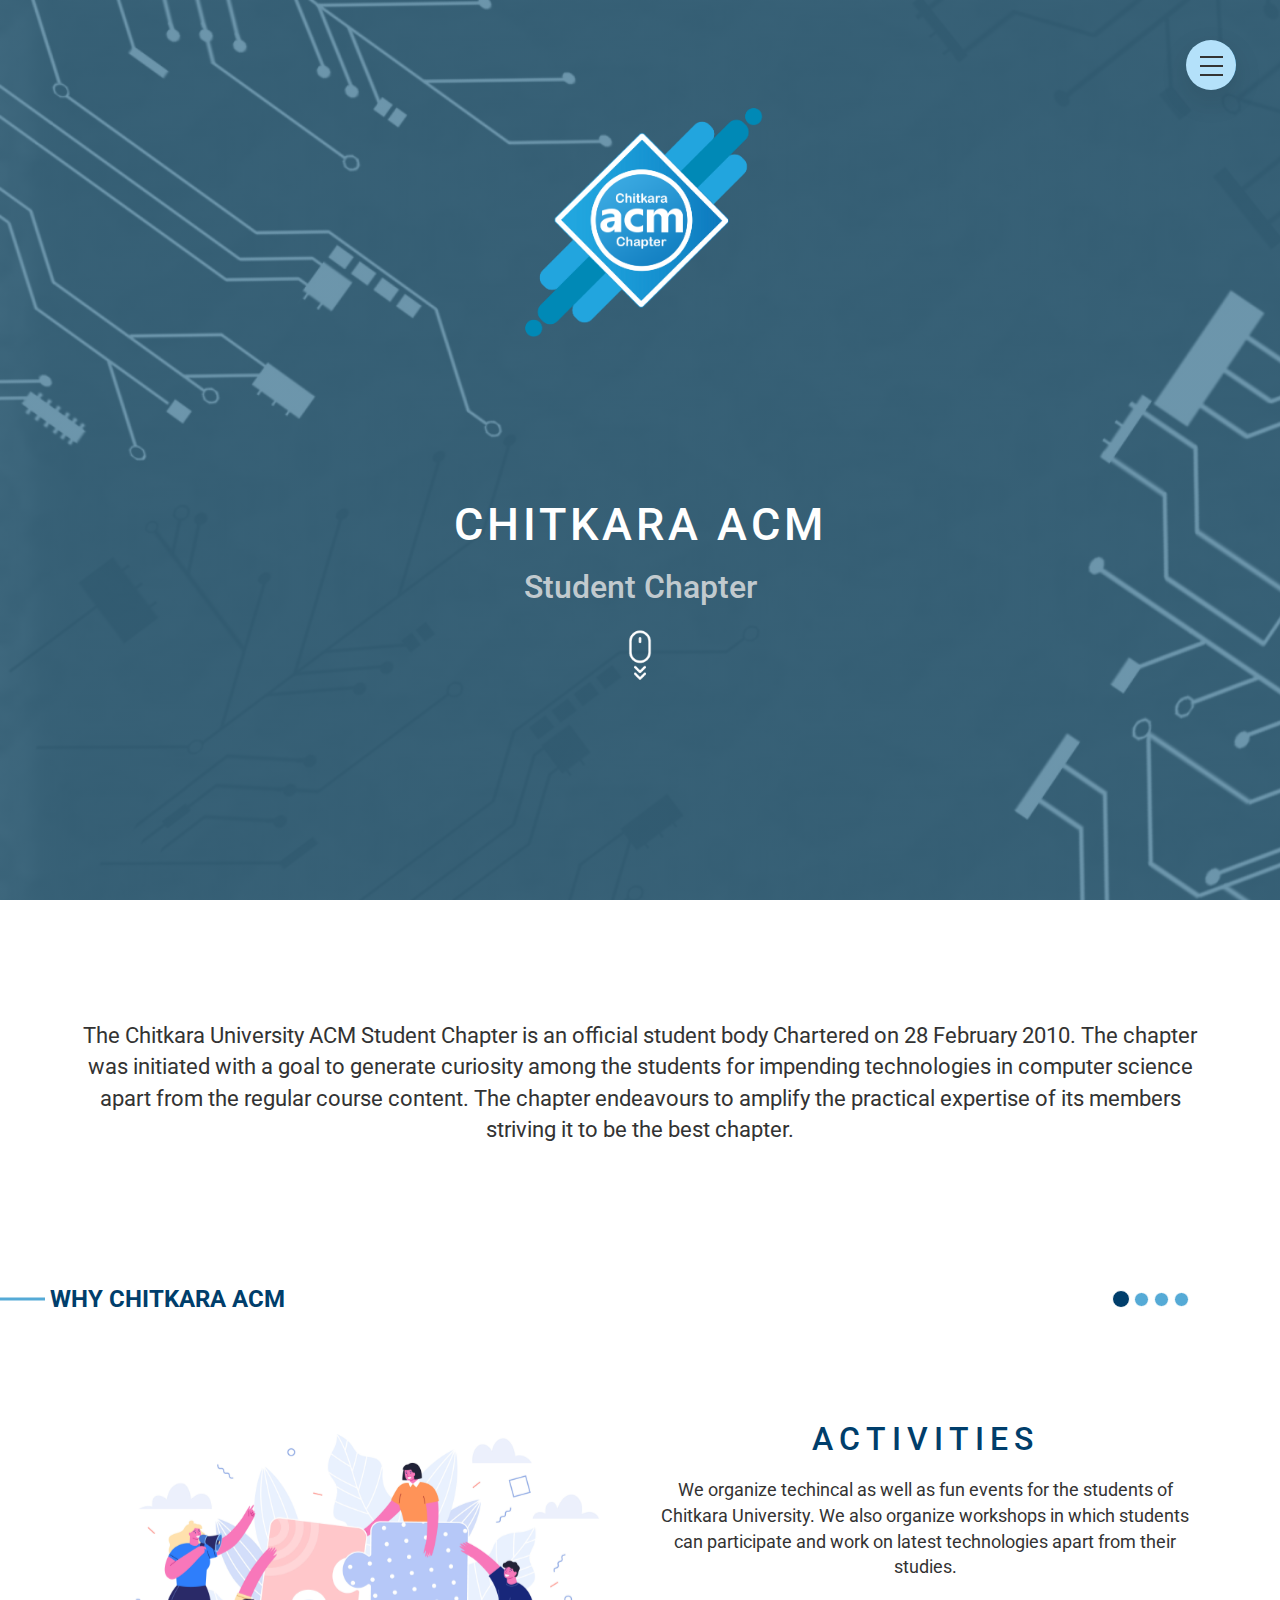
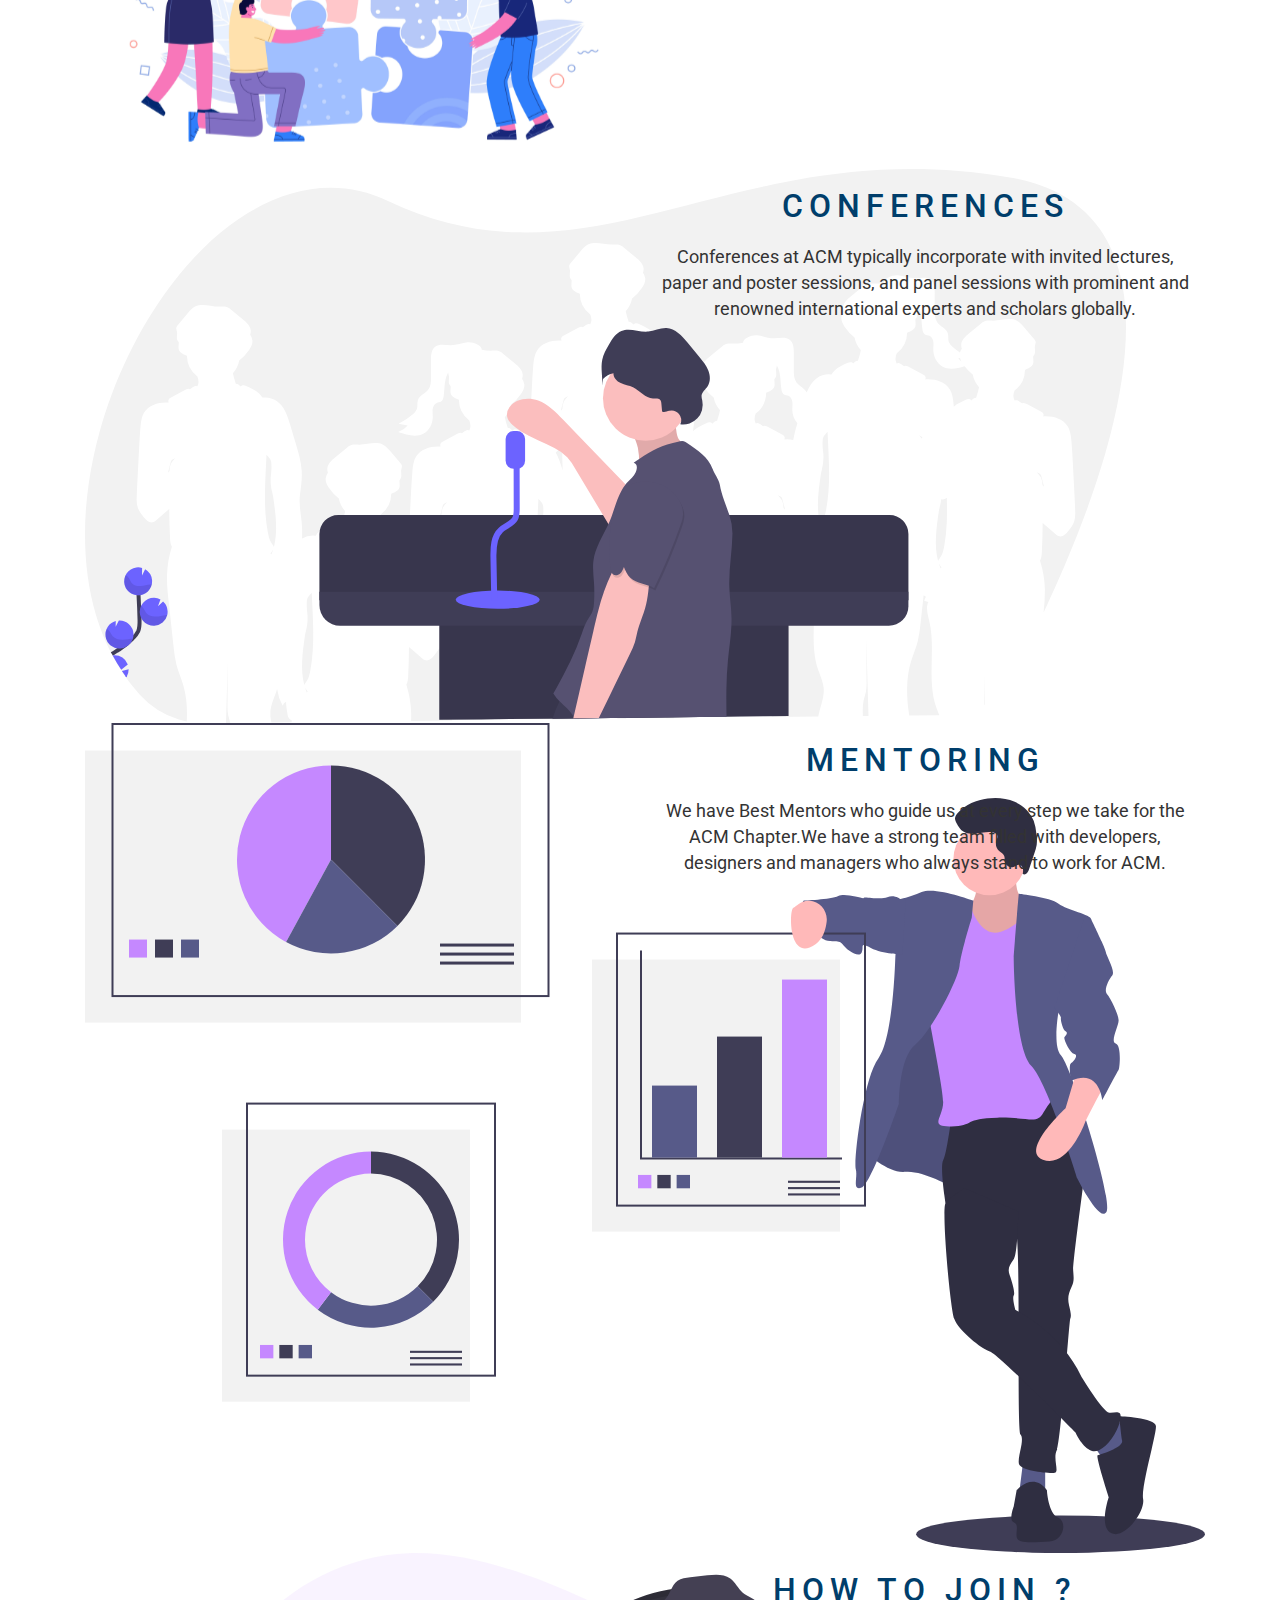
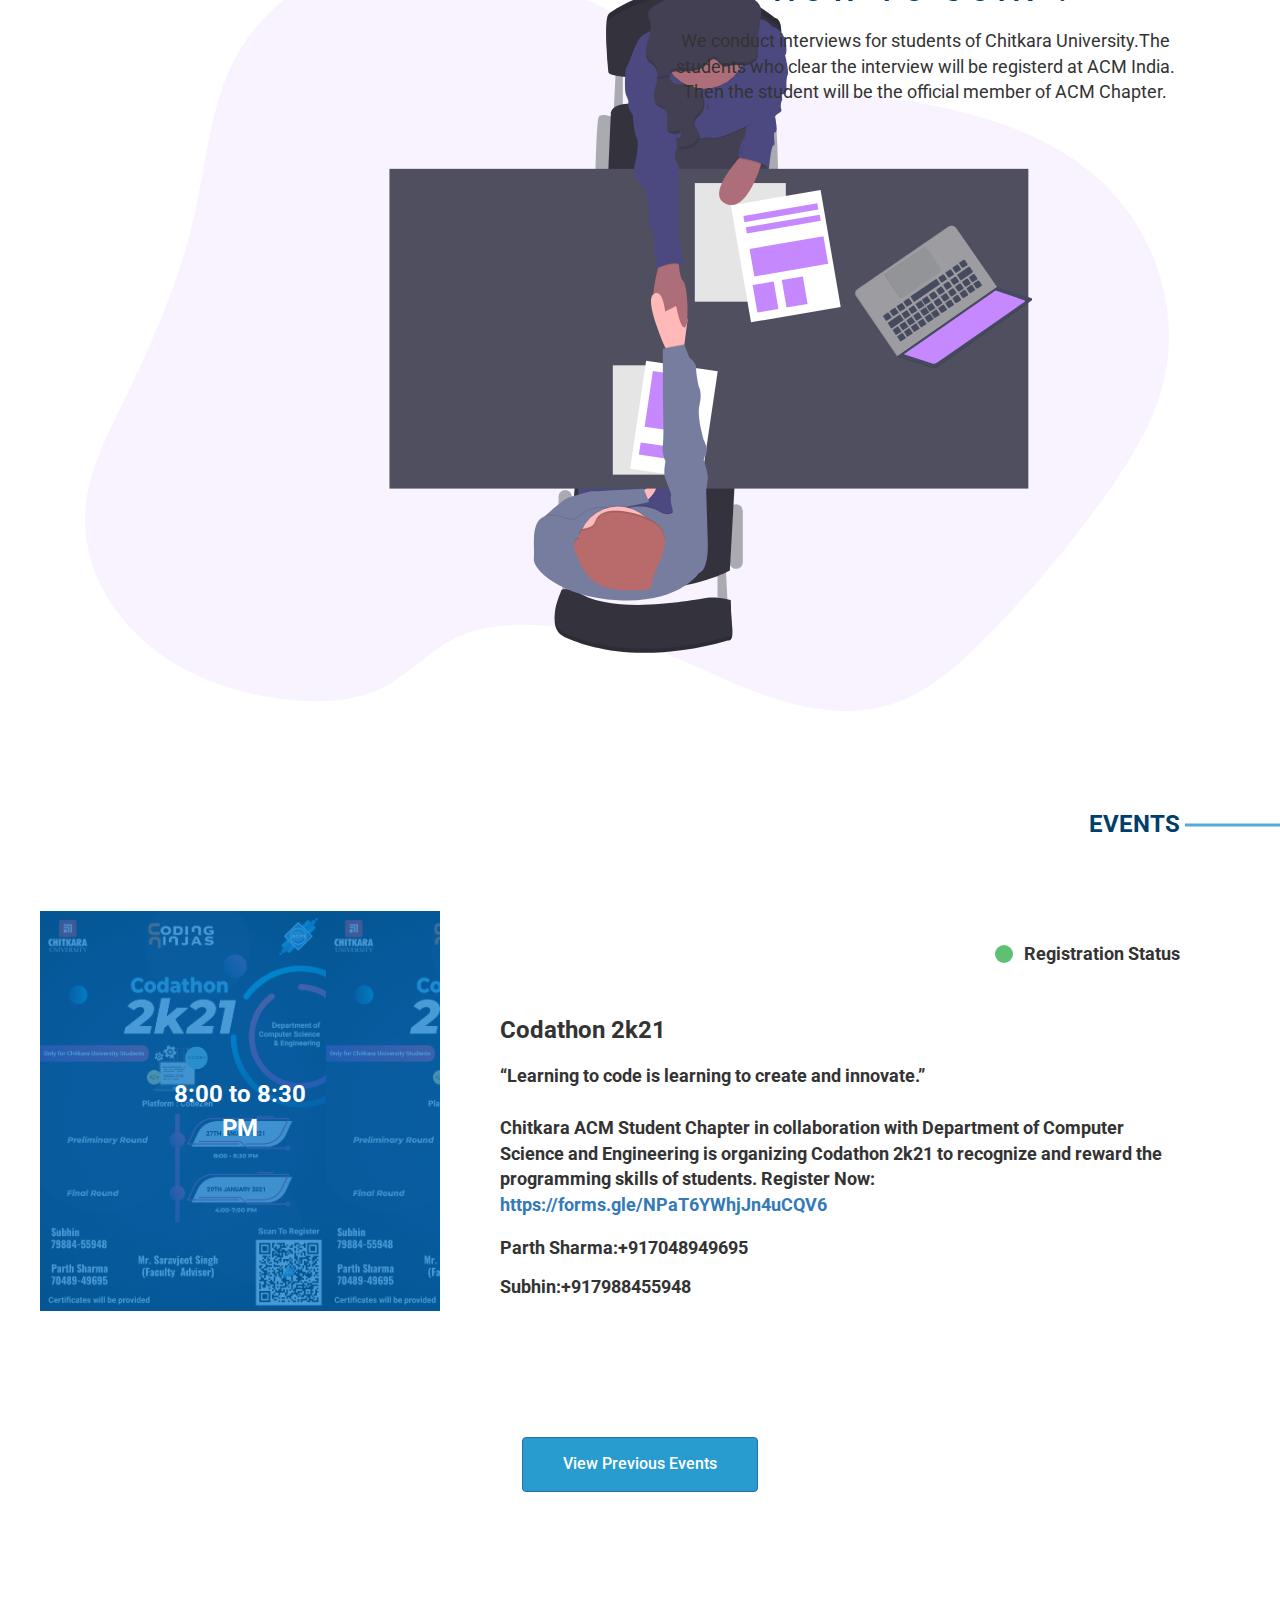
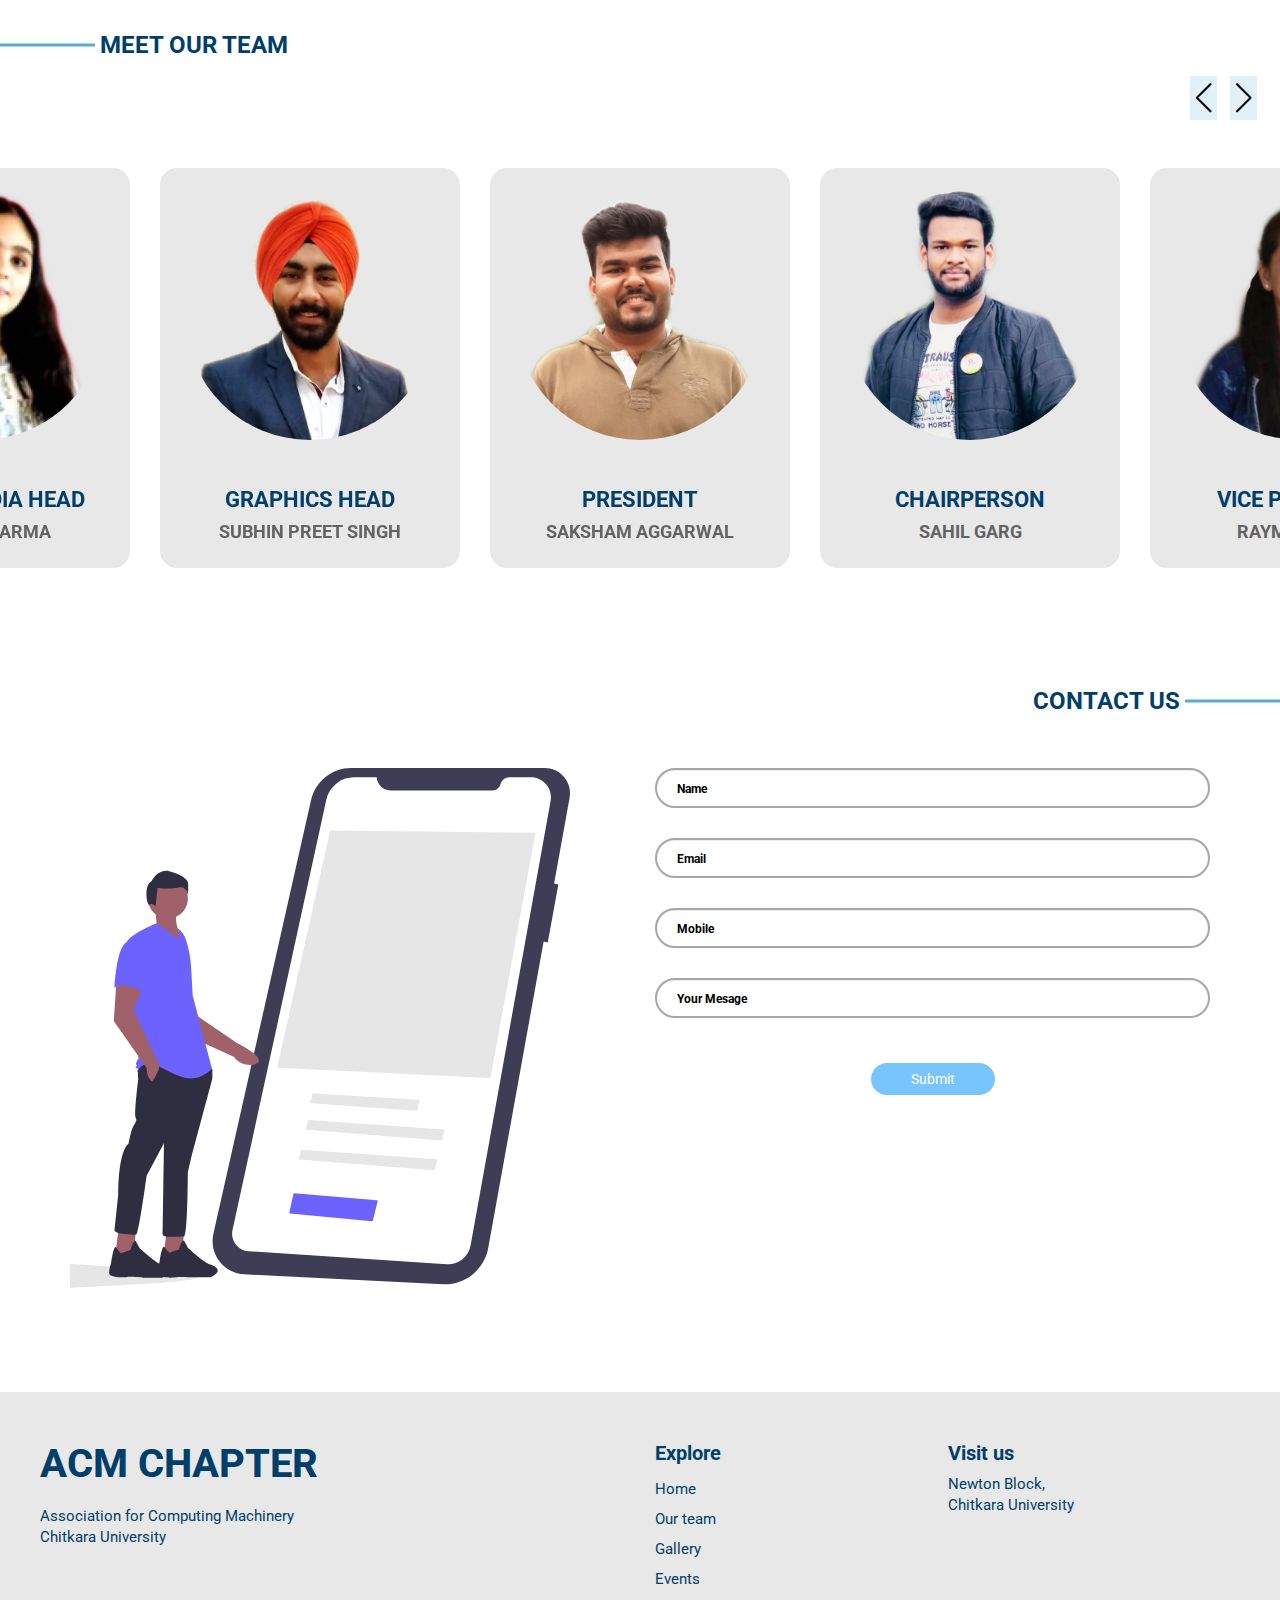
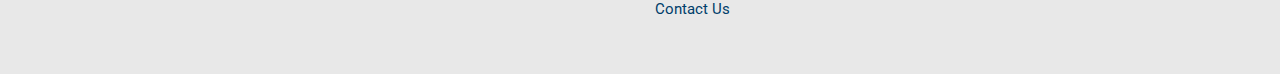
==== index.html @ 3b5a2cda "initial commit" ====
<!DOCTYPE html>
<html lang="en">

<head>
    <meta charset="UTF-8">
    <meta name="viewport" content="width=device-width, initial-scale=1.0">
    <title>ACM Student Chapter</title>
    <link rel="stylesheet" href="https://cdn.jsdelivr.net/npm/bootstrap@4.5.3/dist/css/bootstrap.min.css"
        integrity="sha384-TX8t27EcRE3e/ihU7zmQxVncDAy5uIKz4rEkgIXeMed4M0jlfIDPvg6uqKI2xXr2" crossorigin="anonymous">
    <link rel="preconnect" href="https://fonts.gstatic.com">
    <link rel="stylesheet" href="https://unpkg.com/swiper/swiper-bundle.min.css">
    <link rel="stylesheet" href="https://cdnjs.cloudflare.com/ajax/libs/font-awesome/5.15.1/css/all.min.css"
        integrity="sha512-+4zCK9k+qNFUR5X+cKL9EIR+ZOhtIloNl9GIKS57V1MyNsYpYcUrUeQc9vNfzsWfV28IaLL3i96P9sdNyeRssA=="
        crossorigin="anonymous" />
    <link href="https://fonts.googleapis.com/css2?family=Roboto:wght@300;400;500;700;900&display=swap" rel="stylesheet">
    <link rel="stylesheet" href="https://maxcdn.bootstrapcdn.com/bootstrap/3.4.1/css/bootstrap.min.css">
    <link rel="stylesheet" href="./assets/css/index.css">
    <link rel="stylesheet" href="./assets/css/home.css">
</head>

<body>
    <header>
        <div class="navigation">
            <input type="checkbox" class="navigation_checkbox" id="navi-toggle">
            <label for="navi-toggle" class="navigation_button">
                <span class="navigation_icon">&nbsp;</span>
            </label>
            <div class="navigation_background">&nbsp;</div>
            <nav class="navigation_nav">
                <ul class="navigation_list">
                    <li class="navigation_item"><a href="index.html" class="navigation_link">Home</a></li>
                    <li class="navigation_item"><a href="office-bearers.html" class="navigation_link">Our Team</a></li>
                    <!-- <li class="navigation_item"><a href="aboutus.html" class="navigation_link">About us</a></li> -->
                    <li class="navigation_item"><a href="gallery.html" class="navigation_link">Gallery</a></li>
                    <li class="navigation_item"><a href="events.html" class="navigation_link">Events</a></li>
                    <li class="navigation_item"><a href="contactus.html" class="navigation_link">Contact us</a></li>
                </ul>
            </nav>
            <section id="hero">

                <img src="./assets/images/acmLogo (1) 1.png" alt="Logo" class="acm-logo">
                <div class="container hero-header">
                    <h1>Chitkara Acm</h1>
                    <h3>Student Chapter</h3>
                    <a href="#about"><img src="./assets/images/noun_mouse scroll_496855 1.png" alt="Scroll"></a>


                </div>
            </section>
        </div>
    </header>

    <main>
        <section id="about">

            <div class="container about-container">
                <div class="container about">
                    The Chitkara University ACM Student Chapter is an official student body Chartered on 28 February
                    2010. The chapter was initiated with a goal to generate curiosity among the students for impending
                    technologies in computer science apart from the regular course content. The chapter endeavours to
                    amplify the practical expertise of its members striving it to be the best chapter.
                </div>
            </div>
        </section>

        <section id="why-acm">
            <h2 class="why-acm-heading">Why Chitkara Acm <span class="why-acm-heading-line"></span></h2>

            <div id="carouselExampleIndicators" class="carousel slide" data-ride="carousel">
                <ol class="carousel-indicators">
                    <li data-target="#carouselExampleIndicators" data-slide-to="0" class="active"></li>
                    <li data-target="#carouselExampleIndicators" data-slide-to="1"></li>
                    <li data-target="#carouselExampleIndicators" data-slide-to="2"></li>
                    <li data-target="#carouselExampleIndicators" data-slide-to="3"></li>
                </ol>
                <div class="carousel-inner">
                    <div class="carousel-item active">
                        <div class="row container carousel-slide">
                            <div class="col-sm-6"><img src="./assets/images/Activities.svg" class="d-block w-100"
                                    alt="...">
                            </div>
                            <div class="col-sm-6 slide-content">
                                <h2>Activities</h2>
                                <p>We organize techincal as well as fun events for the students of Chitkara University.
                                    We
                                    also organize workshops in which students can participate and work on latest
                                    technologies apart from their studies.</p>
                            </div>
                        </div>


                    </div>
                    <div class="carousel-item ">
                        <div class="row container carousel-slide">
                            <div class="col-sm-6"><img src="./assets/images/conference.svg" class="d-block w-100"
                                    alt="...">
                            </div>
                            <div class="col-sm-6 slide-content">
                                <h2>CONFERENCES</h2>
                                <p>Conferences at ACM typically incorporate with invited lectures, paper and poster
                                    sessions, and panel sessions with prominent and renowned international experts and
                                    scholars globally.</p>
                            </div>
                        </div>


                    </div>
                    <div class="carousel-item ">
                        <div class="row container carousel-slide">
                            <div class="col-sm-6"><img src="./assets/images/mentoring.svg" class="d-block w-100"
                                    alt="...">
                            </div>
                            <div class="col-sm-6 slide-content">
                                <h2>MENTORING</h2>
                                <p>We have Best Mentors who guide us at every step we take for the ACM Chapter.We have a
                                    strong team filled with developers, designers and managers who always stand to work
                                    for ACM.</p>
                            </div>
                        </div>


                    </div>
                    <div class="carousel-item ">
                        <div class="row container carousel-slide">
                            <div class="col-sm-6"><img src="./assets/images/join.svg" class="d-block w-100" alt="...">
                            </div>
                            <div class="col-sm-6 slide-content">
                                <h2>HOW TO JOIN ?</h2>
                                <p>We conduct interviews for students of Chitkara University.The students who clear the
                                    interview will be registerd at ACM India. Then the student will be the official
                                    member of ACM Chapter.</p>
                            </div>
                        </div>


                    </div>

                </div>

            </div>
        </section>

        <section id="events">
            <h2 class="events-heading">Events<span class="events-heading-line"></span></h2>
            <div class="container event-container">
                <div class="row event">
                    <div class="col-md-4 event-image">
                        <span>8:00 to 8:30 </span><span>PM</span>


                    </div>
                    <div class="col-md-8 event-content">
                        <div class="registration">
                            <span class="registration-heading"><span class="registration-dot"></span>Registration
                                Status</span>
                        </div>
                        <div class="content">
                            <div>
                                <h2>Codathon 2k21</h2>
                                <p><q>Learning to code is learning to create and innovate.</q><br><br>
                                    Chitkara ACM Student Chapter in collaboration with Department of Computer Science and Engineering is organizing Codathon 2k21 to recognize and reward the programming skills of students.
                                      Register Now: <a href="https://forms.gle/NPaT6YWhjJn4uCQV6" target="_blank">https://forms.gle/NPaT6YWhjJn4uCQV6</a>
                                </p>
                            </div>
                            <div>
                                <h4>Parth Sharma:+917048949695<br><br>
                                    Subhin:+917988455948</h4>
                                <!-- <h4>Event Venue</h4> -->
                            </div>


                        </div>

                    </div>
                </div>
                <!-- <div class="row event">
                    <div class="col-md-4 event-image b">
                        <span>08:00 - 10:30 </span><span>AM</span>


                    </div>
                    <div class="col-md-8 event-content">
                        <div class="registration">
                            <span class="registration-heading"><span class="registration-dot"></span>Registration
                                Status</span>
                        </div>
                        <div class="content">
                            <div>
                                <h2>Event title</h2>
                                <p>Lorem ipsum dolor sit amet, consectetur adipisicing elit. Aliquam cupiditate dolore
                                    ea
                                    explicabo iste temporibus.

                                </p>
                            </div>
                            <div>
                                <h4>Event Host</h4>
                                <h4>Event Venue</h4>
                            </div>


                        </div>

                    </div>
                </div> -->
                <div class="container event-button">
                 <a href="events.html"><button class="btn btn-primary previous-event-button"
                        type="submit">View Previous
                        Events</button></a></div>

            </div>
        </section>
        <section id="team">
            <h2 class="team-heading">Meet our team<span class="why-acm-heading-line"></span></h2>
            <div class="swiper-container">
                <div class="swiper-wrapper">
                    <div class="swiper-slide"><img src="./assets/images/saksham-4.png" alt="">
                        <span class="des">PRESIDENT<br><span class="name">SAKSHAM AGGARWAL</span></span></div>
                    <div class="swiper-slide"><img src="./assets/images/sahil.png" alt="">
                        <span class="des">CHAIRPERSON<br><span class="name">SAHIL GARG</span></span></div>
                    <div class="swiper-slide"><img src="./assets/images/rayman.png" alt="">
                        <span class="des">VICE PRESIDENT<br><span class="name">RAYMAN KAUR</span></span></div>
                    <div class="swiper-slide"><img src="./assets/images/samridhi.png" alt="">
                        <span class="des">ON-CHAIR<br><span class="name">SAMRIDHI</span></span></div>
                    <div class="swiper-slide"><img src="./assets/images/yash.png" alt="">
                        <span class="des">JOINT SECRETARY<br><span class="name">YASH MUNJAL</span></span></div>
                    <div class="swiper-slide"><img src="./assets/images/vaibhav.png" alt="">
                        <span class="des">GENERAL SECRETARY<br><span class="name">VAIBHAV CHOTANI</span></span></div>
                    <div class="swiper-slide"><img src="./assets/images/Ellipse 7.png" alt="">
                        <span class="des">WEB MASTER<br><span class="name">ANMOL BANSAL</span></span></div>
                    <div class="swiper-slide"><img src="./assets/images/mohit.png" alt="">
                        <span class="des">ANDROID HEAD<br><span class="name">MOHIT CHACHRA</span></span></div>
                    <div class="swiper-slide"><img src="./assets/images/kaushiki.png" alt="">
                        <span class="des">TREASURER<br><span class="name">KAUSHIKI SHARMA</span></span></div>
                    <div class="swiper-slide"><img src="./assets/images/dhruv.png" alt="">
                        <span class="des">EXECUTIVE HEAD<br><span class="name">DHRUV GARG</span></span></div>
                    <div class="swiper-slide"><img src="./assets/images/ishika.png" alt="">
                        <span class="des">EXECUTIVE HEAD<br><span class="name">ISHIKA GARG</span></span></div>
                    <div class="swiper-slide"><img src="./assets/images/komal.png" alt="">
                        <span class="des">PROMOTION HEAD<br><span class="name">KOMAL CHAWLA</span></span></div>
                    <div class="swiper-slide"><img src="./assets/images/parth.png" alt="">
                        <span class="des">MEDIA HEAD<br><span class="name">PARTH SHARMA</span></span></div>
                    <div class="swiper-slide"><img src="./assets/images/prableen.png" alt="">
                        <span class="des">EDITORIAL HEAD<br><span class="name">PRABLEEN KAUR</span></span></div>
                    <div class="swiper-slide"><img src="./assets/images/anjali.png" alt="">
                        <span class="des">SOCIAL MEDIA HEAD<br><span class="name">ANJALI SHARMA</span></span></div>
                    <div class="swiper-slide"><img src="./assets/images/subhin.png" alt="">
                        <span class="des">GRAPHICS HEAD<br><span class="name">SUBHIN PREET SINGH</span></span></div>
                </div>
                <!-- Add Pagination -->

                <!-- Add Arrows -->
                <div class="arrow">
                    <div class="swiper-button-prev swiper-button"></div>
                    <div class="swiper-button-next swiper-button"></div>

                </div>

            </div>
        </section>
        <section id="contact">
            <h2 class="contact-heading">Contact us<span class="contact-heading-line"></span></h2>
            <div class="contact-container container row">
                <div class="container col-md-6 contact-image">
                    <img src="./assets/images/undraw_my_app_grf2 1.svg" alt="contact-us">
                </div>
                <div class="container col-md-6 contact-form">
                    <form>
                        <div class="form-group">
                            <input type="text" class="form-control" id="exampleInputEmail1" placeholder="Name"
                                aria-describedby="emailHelp">
                            <input type="email" class="form-control" id="exampleInputEmail1" placeholder="Email"
                                aria-describedby="emailHelp">
                            <input type="text" class="form-control" id="exampleInputEmail1" placeholder="Mobile"
                                aria-describedby="emailHelp">
                            <input type="text" class="form-control" id="exampleInputEmail1" placeholder="Your Mesage"
                                aria-describedby="emailHelp">
                        </div>
                        <div class="submit-button"><button type="submit"
                                class="btn btn-primary form-submit">Submit</button></div>

                    </form>
                </div>
            </div>
        </section>
    </main>
    <div class="container-fluid footer" style="background-color: #e8e8e8;">
        <div class="row">
           <div class="col-sm-6 footerLeft">
              <h2 >ACM CHAPTER</h2>
              <p >Association for Computing Machinery<br> Chitkara University</p>
           </div>
           <div class="col-sm-6 footerRight" >
              <div class="col-xs-6 footerLinks">
                 <h4>Explore</h4>
                 <a href="index.html">Home</a><br>
                 <a href="office-bearers.html">Our team</a><br>
                 <a href="gallery.html">Gallery</a><br>
                 <a href="events.html">Events</a><br>
                 <a href="contactus.html">Contact Us</a>
                 
              </div>
              <div class="col-xs-6">
                 <h4>Visit us</h4>
                 <a href="https://g.page/ChitkaraU?share">Newton Block,<br> Chitkara University</a>
                 <br>
                 <a href="https://www.facebook.com/ACMChitkara/?ti=as"><i class="fab fa-facebook fa-2x"></i></a>
                 <a href="https://instagram.com/acmciet?igshid=135hznbgp2xy"><i class="fab fa-instagram fa-2x" ></i></a>
                 <a href="https://www.linkedin.com/company/chitkara-acm-student-chapter"><i class="fab fa-linkedin fa-2x"></i></a>
                 <a href="https://twitter.com/acmchitkara"><i class="fab fa-twitter fa-2x"></i></a>
                 <a href="https://play.google.com/store/apps/details?id=acm.chitkara_offical"><i class="fab fa-google-play"></i></a>
              </div>
           </div>
        </div>
     </div>
    <script src="https://unpkg.com/swiper/swiper-bundle.min.js"></script>
    <!-- Initialize Swiper -->
    <script>
        var swiper = new Swiper('.swiper-container', {
            grabCursor: true,
            centeredSlides: true,
            slidesPerView: "auto",
            spaceBetween: 30,
            loop: true,
            pagination: {
                el: '.swiper-pagination',
                clickable: true,
            },
            navigation: {
                nextEl: '.swiper-button-next',
                prevEl: '.swiper-button-prev',
            },
        });
    </script>

    <script src="https://code.jquery.com/jquery-3.5.1.slim.min.js"
        integrity="sha384-DfXdz2htPH0lsSSs5nCTpuj/zy4C+OGpamoFVy38MVBnE+IbbVYUew+OrCXaRkfj"
        crossorigin="anonymous"></script>
    <script src="https://cdn.jsdelivr.net/npm/bootstrap@4.5.3/dist/js/bootstrap.bundle.min.js"
        integrity="sha384-ho+j7jyWK8fNQe+A12Hb8AhRq26LrZ/JpcUGGOn+Y7RsweNrtN/tE3MoK7ZeZDyx"
        crossorigin="anonymous"></script>
</body>

</html>
---- assets/css/index.css ----
/****************************************** navbar ******************************************/

.navigation_checkbox {
  display: none; }

.navigation_button {
  background-color: #B4E1FA;
  height: 50px;
  width: 50px;
  border-radius: 50%;
  position: fixed;
  top: 4rem;
  right: 4.4rem;
  z-index: 2000;
  box-shadow: 0 1rem 3rem rgba(0, 0, 0, 0.1);
  text-align: center; 
  cursor: pointer; }
  @media (max-width: 56.25em) {
    .navigation_button {
      height: 40px;
      width: 40px;
      top: 4rem;
      right: 4rem; } }
  @media (max-width: 37.5em) {
    .navigation_button {
      height: 40px;
      width: 40px;
      top: 3rem;
      right: 3rem; } }

.navigation_background {
  height: 48px;
  width: 48px;
  border-radius: 50%;
  position: fixed;
  top: 4.1rem;
  right: 4.4rem;
  background-image: radial-gradient(#007cba, #0274be);
  z-index: 1000;
  transition: transform 0.8s cubic-bezier(0.86, 0, 0.07, 1); 
}
  @media (max-width: 56.25em) {
    .navigation_background {
      height: 38px;
      width: 38px;
      top: 4.1rem;
      right: 4.1rem; } }
  @media (max-width: 37.5em) {
    .navigation_background {
      height: 38px;
      width: 38px;
      top: 3.2rem;
      right: 3.1rem; } }

.navigation_nav {
  height: 100vh;
  position: fixed;
  top: 0;
  left: 0;
  z-index: 1500;
  opacity: 0;
  width: 0;
  transition: all 0.7s cubic-bezier(0.68, -0.55, 0.265, 1.55); 
}

.navigation_list {
  position: absolute;
  top: 50%;
  left: 50%;
  transform: translate(-50%, -50%);
  list-style: none;
  text-align: center;
  width: 100%; 
  padding: 0;
}

.navigation_item {
  margin: 1rem;
  overflow: hidden;
}

.navigation_link:link, .navigation_link:visited {
  display: inline-block;
  text-decoration: none;
  color: #fff;
  font-size: 3.5rem;
  text-transform: uppercase;
  font-weight: 3rem;
  padding: 1rem 2rem;
  background-size: 220%;
  background-image: linear-gradient(100deg, transparent 0%, transparent 50%, #fff 50%);
  transition: all .4s; }
  .navigation_link:link span, .navigation_link:visited span {
    display: inline-block;
    margin-right: 1.5rem; }

.navigation_link:hover, .navigation_link:active {
  transform: translateX(1rem);
  color: #0274be;
  background-position: 100%; 
}
@media (max-width: 992px) {
 .navigation_link:link, .navigation_link:visited{
      font-size: 3rem;
    } }
  @media (max-width: 425px) {
   .navigation_link:link, .navigation_link:visited  {
     font-size: 2.5rem; }}
.navigation_checkbox:checked ~ .navigation_background {
  transform: scale(80); }

.navigation_checkbox:checked ~ .navigation_nav {
  opacity: 1;
  width: 100%;
}

.navigation_icon {
  position: relative;
  margin-top: 25px; 
  color:#55AAD6;
}
@media (max-width: 56.25em) {
  .navigation_icon{
    margin-top:20px;
  }
}
   @media (max-width: 37.5em) {
    .navigation_icon{
      margin-top:20px;
    }
  }
 .navigation_checkbox:checked ~ .navigation_background {
   transform: scale(200); }
  .navigation_icon, .navigation_icon::before, .navigation_icon::after {
    height: 2px;
    width: 23px;
    display: inline-block;
    background-color: #333; }
  .navigation_icon::after, .navigation_icon::before {
    content: "";
    position: absolute;
    left: 0;
    transition: all .2s; }
  .navigation_icon::before {
    top: -9px; }
  .navigation_icon::after {
    top: 9px; }
    .navigation_button:hover .navigation_icon::before {
      top: -7px; }
    
    .navigation_button:hover .navigation_icon::after {
      top: 7px; }
    @media (max-width: 56.25em) {
      .navigation_icon, .navigation_icon::before, .navigation_icon::after{
        width: 20px;
      }
      .navigation_icon::before {
        top: -7px; }
      .navigation_icon::after {
        top: 7px; }
        .navigation_button:hover .navigation_icon::before {
          top: -5px; }
        
        .navigation_button:hover .navigation_icon::after {
          top: 5px; }
    }
       @media (max-width: 37.5em) {
        .navigation_icon, .navigation_icon::before, .navigation_icon::after{
          width: 20px;
        }
        .navigation_icon::before {
          top: -7px; }
        .navigation_icon::after {
          top: 7px; }
          .navigation_button:hover .navigation_icon::before {
            top: -5px; }
          
          .navigation_button:hover .navigation_icon::after {
            top: 5px; }
      }


.navigation_checkbox:checked + .navigation_button .navigation_icon {
  background-color: transparent; }

.navigation_checkbox:checked + .navigation_button .navigation_icon::before {
  top: 0;
  transform: rotate(135deg);
}

.navigation_checkbox:checked + .navigation_button .navigation_icon::after {
  top: 0;
  transform: rotate(-135deg); }
  
/* footer */
.footer{
  padding: 5rem 4rem !important;
}
.footerLeft{
  margin-bottom: 50px;
}
.footer h2{
  font-weight: 750;
  font-size: 4rem;
  color: rgb(0,62,107);
  margin-top: 0;
  margin-bottom: 20px;
}
.footer .col-xs-6{
  padding: 0;
}
.footerLeft p{
  font-size: 1.5rem;
  color: rgb(0,62,107);
  padding: 0 !important;
}
.footerRight h4{
  font-size: 2rem;
  font-weight: 700;
  color: rgb(0, 62, 107);
  margin-top: 0;
}
.footerRight a{
    font-size: 1.5rem;
    color: rgb(0, 62, 107);
}
.footerLinks{
  line-height: 30px !important;
}
.col-xs-6 i{
  color:  rgb(0, 62, 107);
  font-size: 2.2rem;
  padding-right: 10px;
  line-height: 50px !important;
} 
@media only screen and (max-width:768px){
  .col-xs-6 i{
    line-height: 30px !important;
  }
}
---- assets/css/home.css ----
*,
*::after,
*::before {
	margin: 0;
	padding: 0;
	box-sizing: border-box;
}

html {
	font-size: 62.5%;
}
@media (max-width: 75em) {
	html {
		font-size: 56.25%;
	}
}
@media (max-width: 56.25em) {
	html {
		font-size: 50%;
	}
}

body {
	font-family: 'Roboto', sans-serif;
	box-sizing: border-box;
	overflow-x: hidden;
}



#hero {
	background-image: linear-gradient(to right, rgba(60, 115, 144, 0.753), rgba(60, 115, 144, 0.753)),
		url(../images/hero1.jpg);

	width: 100vw;
	height: 100vh;
	background-size: cover;
	background-repeat: no-repeat;
	position: relative;
}

.acm-logo {
	width: 30rem;
	position: absolute;
	transform: translate(-50%, -50%);
	top: 25%;
	left: 50%;
}

.hero-header {
	position: absolute;
	transform: translate(-50%, -50%);
	/* top: 50rem; */
	bottom: 10%;
	left: 50%;
	text-align: center;
}
.hero-header h1 {
	letter-spacing: 4px;
	color: white;
	font-size: 4.5rem;
	text-transform: uppercase;
	margin-bottom: 2rem;
}
@media only screen and (max-width: 768px) {
	.hero-header h1 {
		font-size: 4rem;
	}
}
.hero-header h3 {
	font-size: 3.2rem;
	color: rgba(233, 232, 232, 0.8);
	margin-bottom: 2rem;
}
.hero-header img {
	width: 6rem;
}
/* header ends */
.about-container {
	padding: 12rem 0;
	font-size: 2.2rem;
	text-align: center;
	background-color: #ffffff;
}
@media only screen and (max-width: 768px) {
	.about-container {
		padding: 18rem 0;
	}
	.about {
		padding: 0 5.5rem;
		font-size: 1.8rem;
	}
}
#why-acm {
	background-color: #ffffff;
	overflow-x: hidden;
	position: relative;
	/* padding: 5rem 5rem; */
}
.why-acm-heading {
	color: #003e6b;
	text-transform: uppercase;
	font-size: 2.5rem;
	position: relative;
	margin-left: 5rem;
	font-weight: 700;
	font-size: 2.4rem;
}
.why-acm-heading-line {
	position: absolute;
	transform: translate(-100%, -50%);
	left: -5px;
	top: 50%;
	width: 10rem;
	height: 3px;
	background-color: #55aad6;
}
.carousel.slide {
	padding: 8rem 0;
}
.carousel-slide {
	margin: 0 auto;
	position: relative;
}
.carousel-indicators {
	margin: 0;
	position: absolute;
	left: 86vw;
	top: -3.3rem;
	width: 10rem;
	height: 10rem;
}
.carousel-indicators li {
	background-color: #55aad6;
	height: 1.5rem;
	width: 1.5rem;
	border-radius: 50%;
	margin-top: 3px;
}
.carousel-indicators li.active {
	height: 1.8rem;
	width: 1.8rem;
	margin-top: 0;
	background-color: #003e6b
}
.slide-content {
	display: flex;
	flex-direction: column;
	align-content: center;
	justify-content: center;
	padding: 0 2rem;
	text-align: center;
	font-size: 1.8rem;
}
.slide-content h2 {
	text-align: center;
	font-size: 32px;
	color: #003e6b;
	margin-bottom: 2rem;
	text-transform: uppercase;
	letter-spacing: .6rem;
}
@media only screen and (max-width: 1000px) {
	.carousel-indicators {
		left: 80vw;
		top: -4.3rem;
	}
}
@media only screen and (max-width: 768px) {
	.carousel-indicators {
		left: 75vw;
		top: -4.3rem;
	}
}
@media only screen and (max-width: 600px) {
	.carousel-indicators {
		left: 65vw;
		top: -0.3rem;
	}
}
#events {
	background-color: #ffffff;
	position: relative;
	/* padding: 0rem 5rem; */
}

.events-heading {
	float: right;
	color: #003e6b;
	text-transform: uppercase;
	font-size: 2.5rem;
	position: relative;
	margin-right: 10rem;
	font-weight: 700;
	font-size: 2.4rem;
}
.events-heading-line {
	position: absolute;
	transform: translate(100%, -50%);
	right: -5px;
	top: 50%;
	width: 10rem;
	height: 3px;
	background-color: #55aad6;
}
.event-container {
	padding: 12rem 0;
}
.event:not(:last-child) {
	margin-bottom: 6rem;
}
.event-image {
	flex: 0 30rem;
	height: 40rem;
	background-image: linear-gradient(rgba(0, 115, 198, 0.719), rgba(0, 115, 198, 0.719)), url(../images/codathon2k21.jpg);
	background-size: contain;
	display: flex;
	flex-direction: column;
	justify-content: center;
	text-align: center;
	font-size: 2.4rem;
	font-weight: 700;
	color: white;
}
.event-image.b {
	background-image: linear-gradient(rgba(0, 115, 198, 0.719), rgba(0, 115, 198, 0.719));
}
.event-content {
	padding: 3rem 6rem;
	display: flex;
	flex-direction: column;
	justify-content: center;
}
.registration {
	text-align: right;
	padding-bottom: 3rem;
}
.registration-heading {
	position: relative;
	font-size: 1.8rem;
	font-weight: 700;
}
.registration-dot {
	position: absolute;
	transform: translate(-50%, -50%);
	left: -2rem;
	top: 50%;
	display: block;
	width: 1.8rem;
	height: 1.8rem;
	border-radius: 50%;
	background-color: #5dc073;
}
.content {
	height: 80%;
	display: flex;
	flex-direction: column;
	justify-content: space-around;
}
.content h2 {
	font-size: 2.4rem;
	font-weight: 700;
	margin-bottom: 2rem;
}
.content p,
h4 {
	font-size: 1.8rem;
	font-weight: 700;
}
.previous-event-button {
	font-size: 1.6rem;
	font-weight: 500;
	padding: 1.5rem 4rem;
	background-color: #289cce;
	margin: 0 auto;
}
.event-button {
	display: flex;
	justify-content: center;
	margin-top: 10rem;
}
#team{
	background-color: #ffffff;
}
#contact{
	background-color: #ffffff;
}
.contact-heading {
	float: right;
	color: #003e6b;
	text-transform: uppercase;
	font-size: 2.5rem;
	position: relative;
	margin-right: 10rem;
	font-weight: 700;
	font-size: 2.4rem;
}
.contact-heading-line {
	position: absolute;
	transform: translate(100%, -50%);
	right: -5px;
	top: 50%;
	width: 10rem;
	height: 3px;
	background-color: #55aad6;
}

.contact-container {
	padding: 10rem 0;
	margin: 0 auto;
}
.contact-image img {
	max-width: 500px;
}
@media only screen and (max-width: 768px) {
	.contact-image img {
		max-width: 300px;
		width: 80vw;
		position: absolute;
		/* filter: opacity(0.8); */
	}
}
@media only screen and (max-width: 767px){
	.contact-image img{
		filter: opacity(0.8);
	}
}
.contact-form {
	display: flex;
	flex-direction: column;
	justify-content: space-around;
	align-content: center;
}
.form-group {
	display: flex;
	justify-content: center;
	flex-direction: column;
	align-content: center;
}
.contact-form input {
	height: 4rem;
	/* width: 40rem; */
	margin: 0 auto;
	margin-bottom: 3rem;
	border: 2px solid#A7A7A7;
	border-radius: 200px;
	padding-left: 2rem;
}
.contact-form input::placeholder {
	font-weight: 700;
	font-size: 1.2rem;
	color: black;
}
.submit-button {
	display: flex;
	justify-content: center;
}
.form-submit {
	padding: .6rem 4rem;
	background-color: #78c5fe;
	outline: none;
	border: none;
	font-size: 1.4rem;
	border-radius: 200px;
	margin: 0 auto;
}
.team-heading {
	color: #003e6b;
	text-transform: uppercase;
	font-size: 2.5rem;
	position: relative;
	margin-left: 10rem;
	font-weight: 700;
	font-size: 2.4rem;
}
@media only screen and (max-width: 768px) {
	.contact-heading,
	.events-heading {
		margin-right: 10rem;
	}
	#events {
		padding: 0;
		overflow-x: hidden;
	}
	.event-image {
		margin: 0 auto;
	}
	#contact {
		overflow-x: hidden;
	}
}

.team-heading-line {
	position: absolute;
	transform: translate(-100%, -50%);
	left: -5px;
	top: 50%;
	width: 10rem;
	height: 3px;
	background-color: #55aad6;
}
.swiper-container {
	padding: 10rem 0;
	position: relative;

}
.swiper-slide {
	background-color: #e8e8e8;
	height: 40rem;
	width: 30rem !important;
	border-radius: 1.7rem;
	display: flex;
	flex-direction: column;
	justify-content: space-around;
	align-items: center;
}
.swiper-slide img {
	background-color: #e8e8e8;
	width: 25rem;
	border-radius: 50%;
}
.des {
	font-size: 2.2rem;
	font-weight: 700;
	color: #003e6b;
	text-align: center;
}
.name {
	font-size: 1.8rem;
	font-weight: 700;
	color: #636363;
}
.arrow {
	position: absolute;
	top: 0;
	right: 100px;
}
.swiper-button {
	position: absolute;
	top: 30px;
	padding: .5rem 1rem;
	color: black;
	background-color: #e0f1f9;
}
.swiper-button::after {
	font-size: 3rem;
}
/* .swiper-button-prev {
	left: 50px;
} */
.swiper-button-next {
	left: 50px;
}
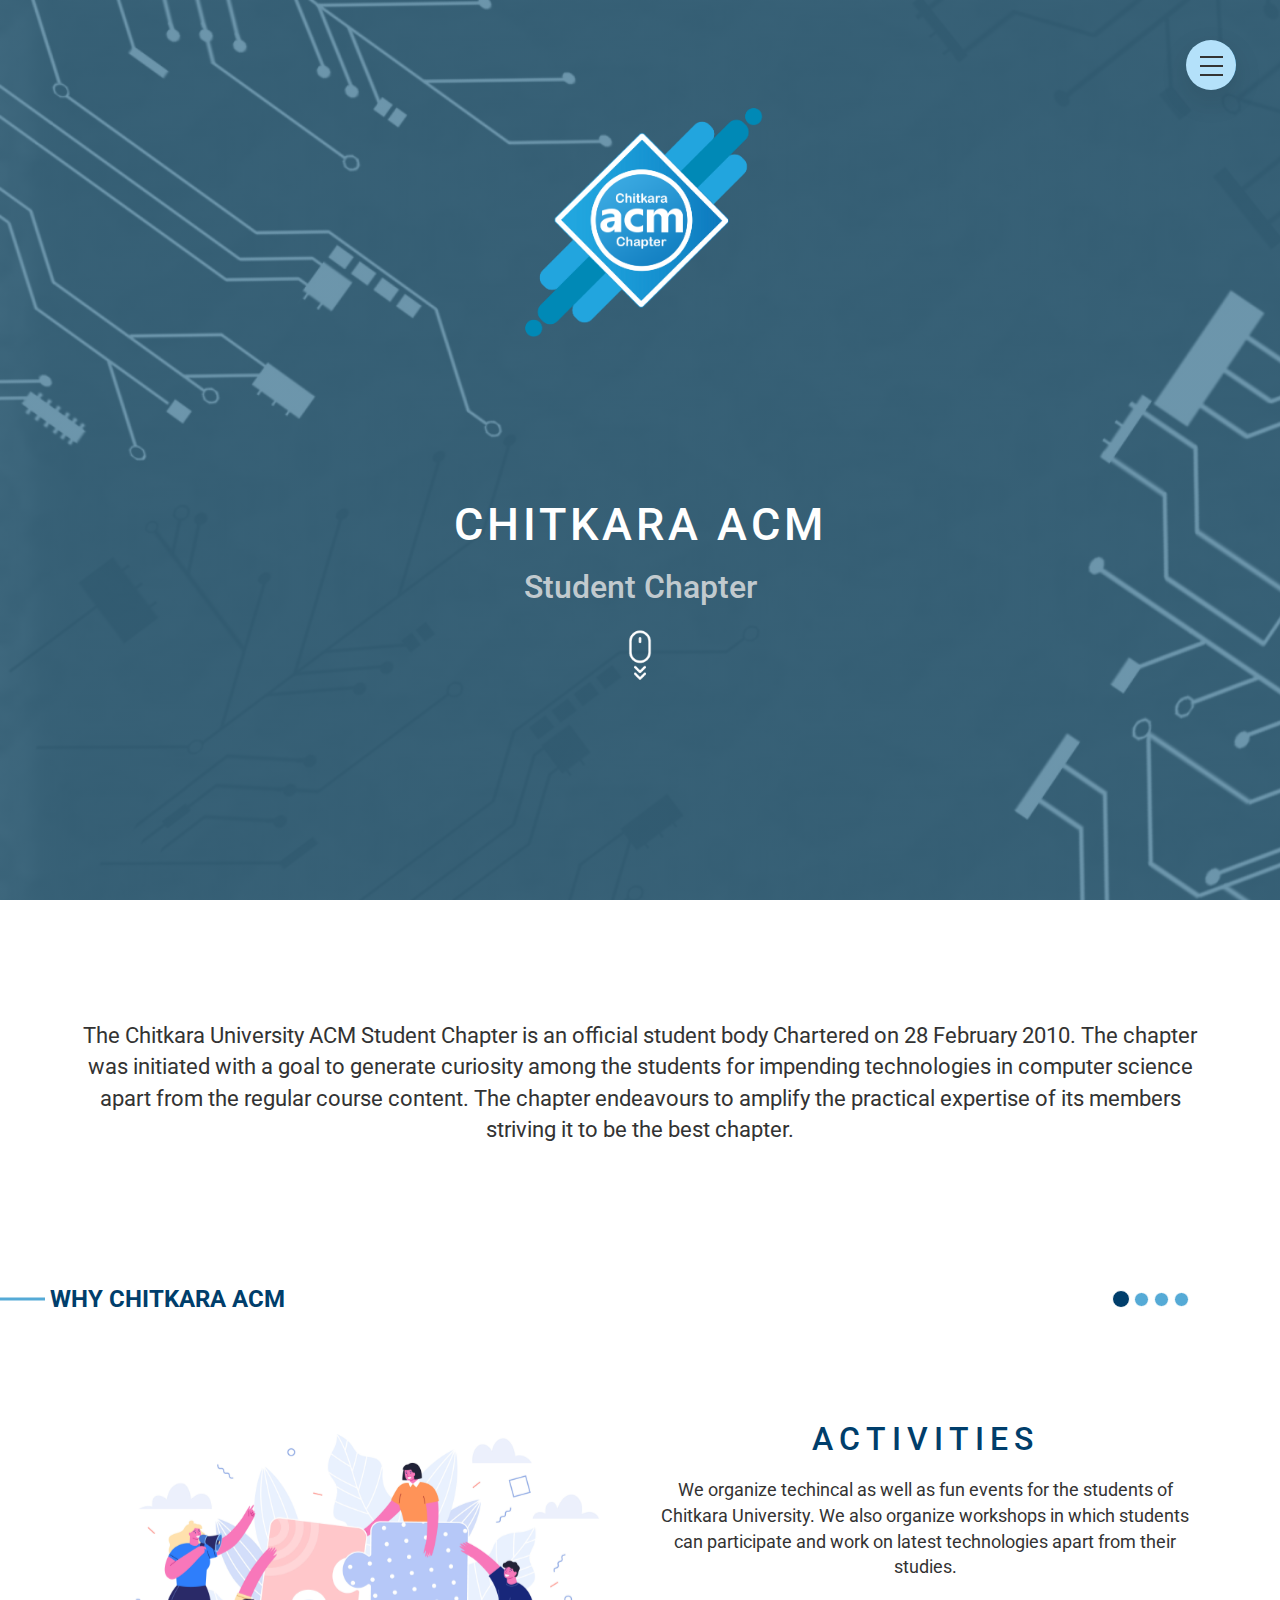
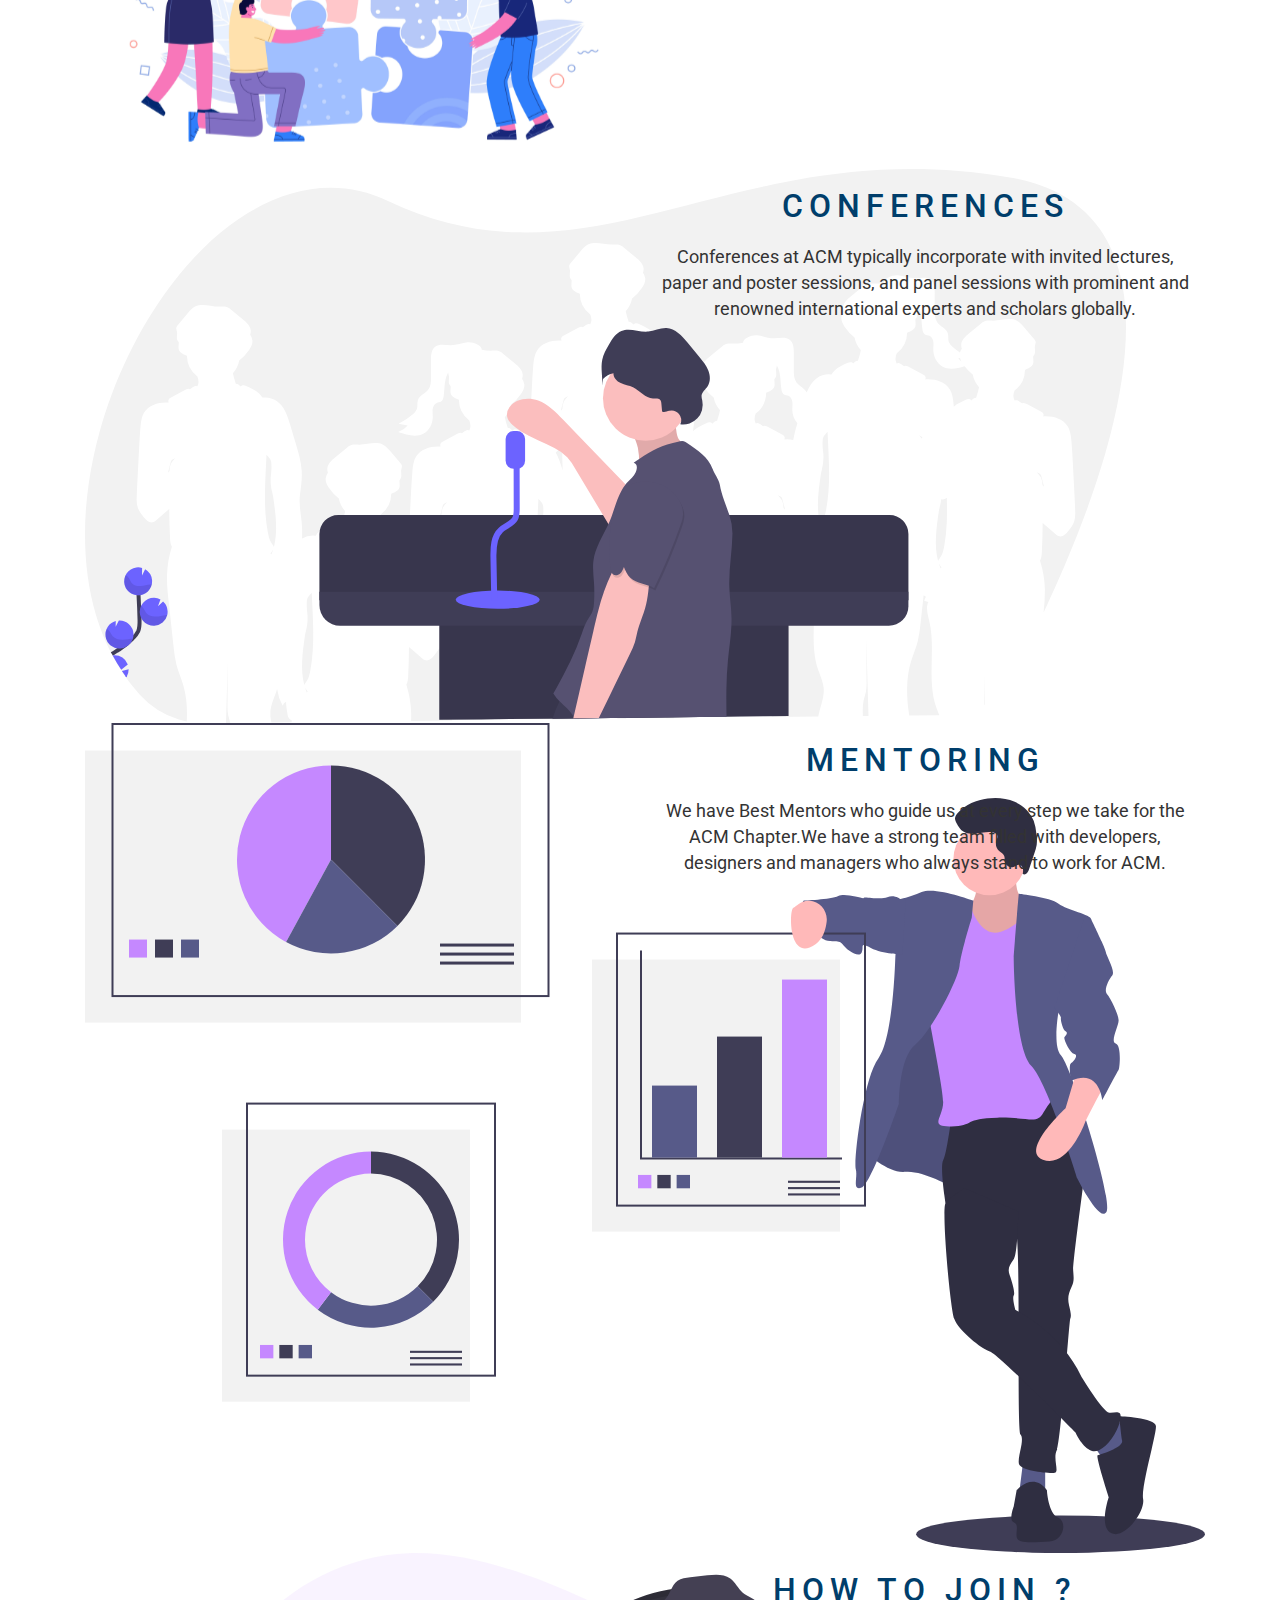
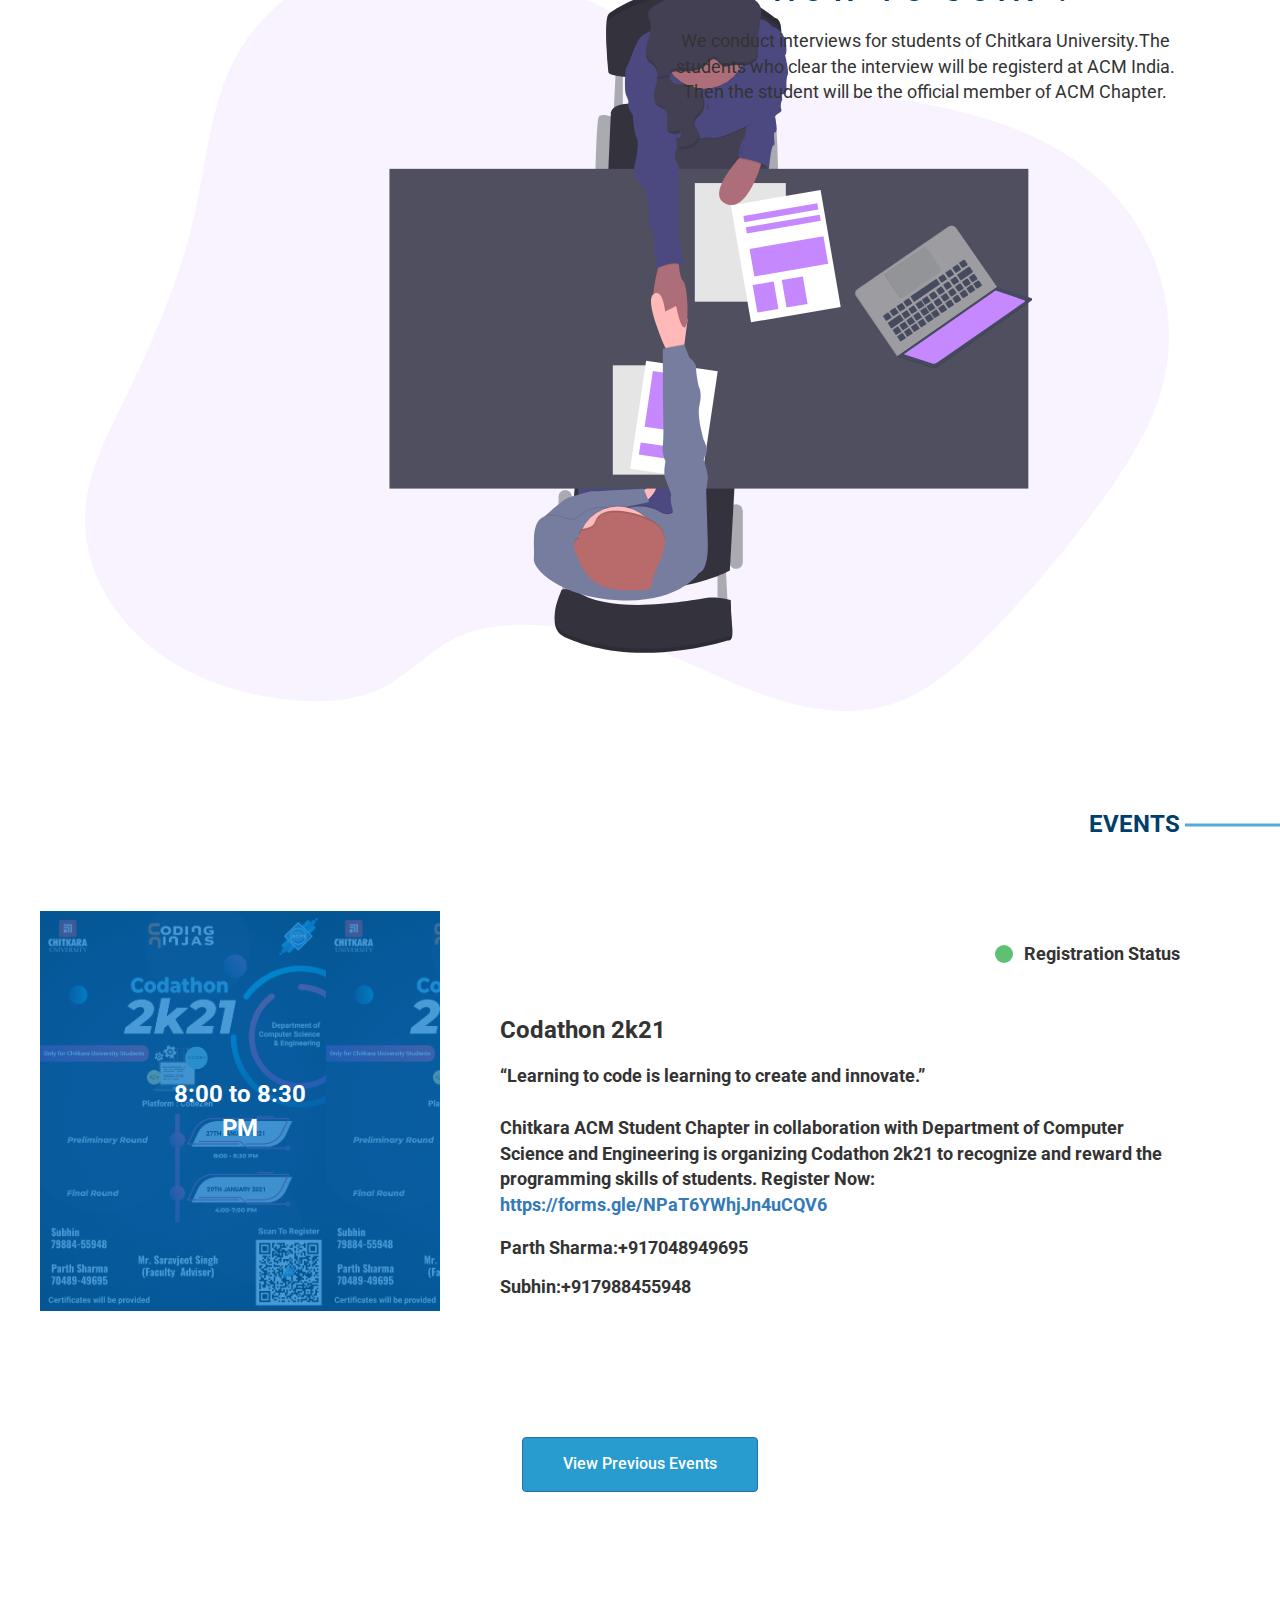
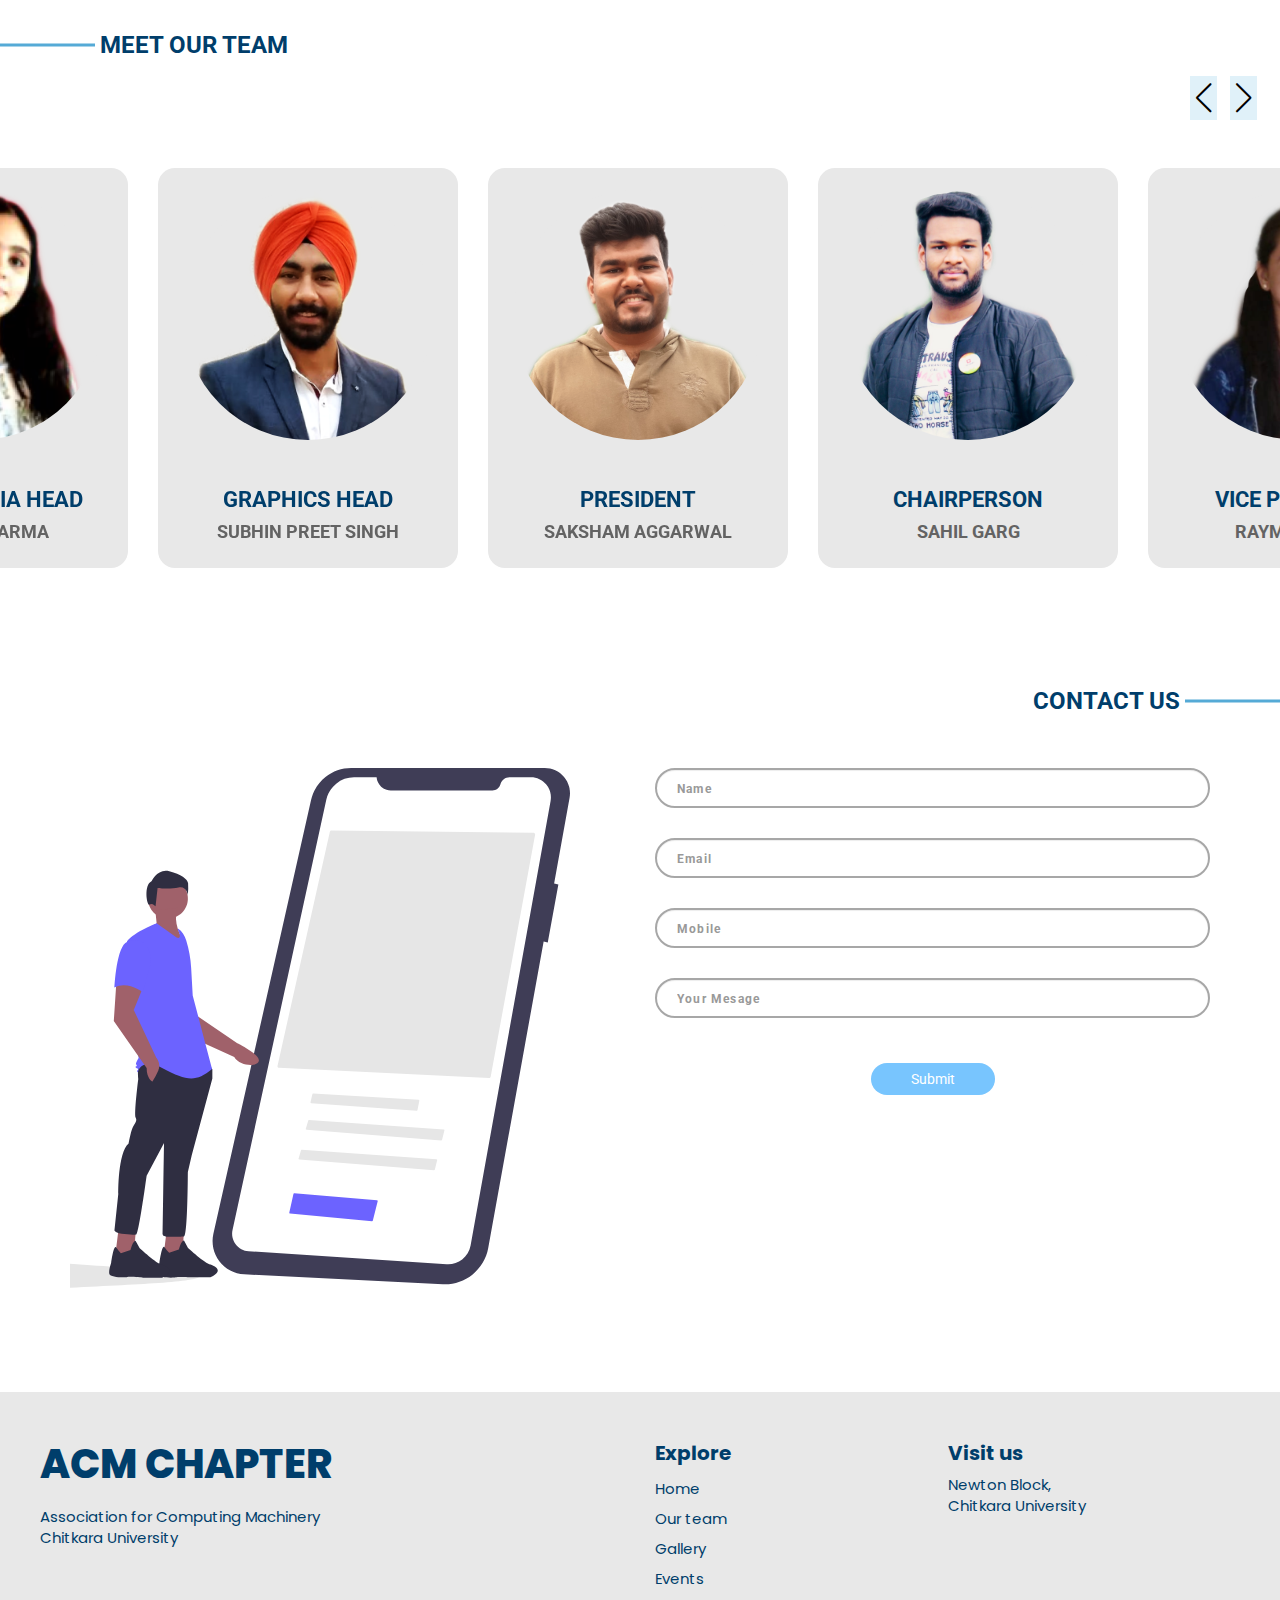
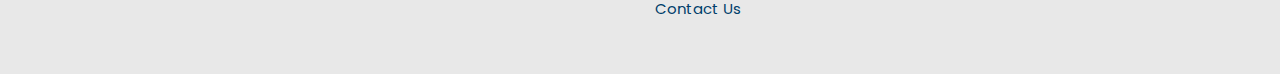
==== commit 820d0267: "index page done" ====
--- a/index.html
+++ b/index.html
@@ -158,8 +158,11 @@
                             <div>
                                 <h2>Codathon 2k21</h2>
                                 <p><q>Learning to code is learning to create and innovate.</q><br><br>
-                                    Chitkara ACM Student Chapter in collaboration with Department of Computer Science and Engineering is organizing Codathon 2k21 to recognize and reward the programming skills of students.
-                                      Register Now: <a href="https://forms.gle/NPaT6YWhjJn4uCQV6" target="_blank">https://forms.gle/NPaT6YWhjJn4uCQV6</a>
+                                    Chitkara ACM Student Chapter in collaboration with Department of Computer Science
+                                    and Engineering is organizing Codathon 2k21 to recognize and reward the programming
+                                    skills of students.
+                                    Register Now: <a href="https://forms.gle/NPaT6YWhjJn4uCQV6"
+                                        target="_blank">https://forms.gle/NPaT6YWhjJn4uCQV6</a>
                                 </p>
                             </div>
                             <div>
@@ -204,9 +207,10 @@
                     </div>
                 </div> -->
                 <div class="container event-button">
-                 <a href="events.html"><button class="btn btn-primary previous-event-button"
-                        type="submit">View Previous
-                        Events</button></a></div>
+                    <a href="events.html"><button class="btn btn-primary previous-event-button" type="submit">View
+                            Previous
+                            Events</button></a>
+                </div>
 
             </div>
         </section>
@@ -215,37 +219,53 @@
             <div class="swiper-container">
                 <div class="swiper-wrapper">
                     <div class="swiper-slide"><img src="./assets/images/saksham-4.png" alt="">
-                        <span class="des">PRESIDENT<br><span class="name">SAKSHAM AGGARWAL</span></span></div>
+                        <span class="des">PRESIDENT<br><span class="name">SAKSHAM AGGARWAL</span></span>
+                    </div>
                     <div class="swiper-slide"><img src="./assets/images/sahil.png" alt="">
-                        <span class="des">CHAIRPERSON<br><span class="name">SAHIL GARG</span></span></div>
+                        <span class="des">CHAIRPERSON<br><span class="name">SAHIL GARG</span></span>
+                    </div>
                     <div class="swiper-slide"><img src="./assets/images/rayman.png" alt="">
-                        <span class="des">VICE PRESIDENT<br><span class="name">RAYMAN KAUR</span></span></div>
+                        <span class="des">VICE PRESIDENT<br><span class="name">RAYMAN KAUR</span></span>
+                    </div>
                     <div class="swiper-slide"><img src="./assets/images/samridhi.png" alt="">
-                        <span class="des">ON-CHAIR<br><span class="name">SAMRIDHI</span></span></div>
+                        <span class="des">ON-CHAIR<br><span class="name">SAMRIDHI</span></span>
+                    </div>
                     <div class="swiper-slide"><img src="./assets/images/yash.png" alt="">
-                        <span class="des">JOINT SECRETARY<br><span class="name">YASH MUNJAL</span></span></div>
+                        <span class="des">JOINT SECRETARY<br><span class="name">YASH MUNJAL</span></span>
+                    </div>
                     <div class="swiper-slide"><img src="./assets/images/vaibhav.png" alt="">
-                        <span class="des">GENERAL SECRETARY<br><span class="name">VAIBHAV CHOTANI</span></span></div>
+                        <span class="des">GENERAL SECRETARY<br><span class="name">VAIBHAV CHOTANI</span></span>
+                    </div>
                     <div class="swiper-slide"><img src="./assets/images/Ellipse 7.png" alt="">
-                        <span class="des">WEB MASTER<br><span class="name">ANMOL BANSAL</span></span></div>
+                        <span class="des">WEB MASTER<br><span class="name">ANMOL BANSAL</span></span>
+                    </div>
                     <div class="swiper-slide"><img src="./assets/images/mohit.png" alt="">
-                        <span class="des">ANDROID HEAD<br><span class="name">MOHIT CHACHRA</span></span></div>
+                        <span class="des">ANDROID HEAD<br><span class="name">MOHIT CHACHRA</span></span>
+                    </div>
                     <div class="swiper-slide"><img src="./assets/images/kaushiki.png" alt="">
-                        <span class="des">TREASURER<br><span class="name">KAUSHIKI SHARMA</span></span></div>
+                        <span class="des">TREASURER<br><span class="name">KAUSHIKI SHARMA</span></span>
+                    </div>
                     <div class="swiper-slide"><img src="./assets/images/dhruv.png" alt="">
-                        <span class="des">EXECUTIVE HEAD<br><span class="name">DHRUV GARG</span></span></div>
+                        <span class="des">EXECUTIVE HEAD<br><span class="name">DHRUV GARG</span></span>
+                    </div>
                     <div class="swiper-slide"><img src="./assets/images/ishika.png" alt="">
-                        <span class="des">EXECUTIVE HEAD<br><span class="name">ISHIKA GARG</span></span></div>
+                        <span class="des">EXECUTIVE HEAD<br><span class="name">ISHIKA GARG</span></span>
+                    </div>
                     <div class="swiper-slide"><img src="./assets/images/komal.png" alt="">
-                        <span class="des">PROMOTION HEAD<br><span class="name">KOMAL CHAWLA</span></span></div>
+                        <span class="des">PROMOTION HEAD<br><span class="name">KOMAL CHAWLA</span></span>
+                    </div>
                     <div class="swiper-slide"><img src="./assets/images/parth.png" alt="">
-                        <span class="des">MEDIA HEAD<br><span class="name">PARTH SHARMA</span></span></div>
+                        <span class="des">MEDIA HEAD<br><span class="name">PARTH SHARMA</span></span>
+                    </div>
                     <div class="swiper-slide"><img src="./assets/images/prableen.png" alt="">
-                        <span class="des">EDITORIAL HEAD<br><span class="name">PRABLEEN KAUR</span></span></div>
+                        <span class="des">EDITORIAL HEAD<br><span class="name">PRABLEEN KAUR</span></span>
+                    </div>
                     <div class="swiper-slide"><img src="./assets/images/anjali.png" alt="">
-                        <span class="des">SOCIAL MEDIA HEAD<br><span class="name">ANJALI SHARMA</span></span></div>
+                        <span class="des">SOCIAL MEDIA HEAD<br><span class="name">ANJALI SHARMA</span></span>
+                    </div>
                     <div class="swiper-slide"><img src="./assets/images/subhin.png" alt="">
-                        <span class="des">GRAPHICS HEAD<br><span class="name">SUBHIN PREET SINGH</span></span></div>
+                        <span class="des">GRAPHICS HEAD<br><span class="name">SUBHIN PREET SINGH</span></span>
+                    </div>
                 </div>
                 <!-- Add Pagination -->
 
@@ -286,33 +306,36 @@
     </main>
     <div class="container-fluid footer" style="background-color: #e8e8e8;">
         <div class="row">
-           <div class="col-sm-6 footerLeft">
-              <h2 >ACM CHAPTER</h2>
-              <p >Association for Computing Machinery<br> Chitkara University</p>
-           </div>
-           <div class="col-sm-6 footerRight" >
-              <div class="col-xs-6 footerLinks">
-                 <h4>Explore</h4>
-                 <a href="index.html">Home</a><br>
-                 <a href="office-bearers.html">Our team</a><br>
-                 <a href="gallery.html">Gallery</a><br>
-                 <a href="events.html">Events</a><br>
-                 <a href="contactus.html">Contact Us</a>
-                 
-              </div>
-              <div class="col-xs-6">
-                 <h4>Visit us</h4>
-                 <a href="https://g.page/ChitkaraU?share">Newton Block,<br> Chitkara University</a>
-                 <br>
-                 <a href="https://www.facebook.com/ACMChitkara/?ti=as"><i class="fab fa-facebook fa-2x"></i></a>
-                 <a href="https://instagram.com/acmciet?igshid=135hznbgp2xy"><i class="fab fa-instagram fa-2x" ></i></a>
-                 <a href="https://www.linkedin.com/company/chitkara-acm-student-chapter"><i class="fab fa-linkedin fa-2x"></i></a>
-                 <a href="https://twitter.com/acmchitkara"><i class="fab fa-twitter fa-2x"></i></a>
-                 <a href="https://play.google.com/store/apps/details?id=acm.chitkara_offical"><i class="fab fa-google-play"></i></a>
-              </div>
-           </div>
+            <div class="col-sm-6 footerLeft">
+                <h2>ACM CHAPTER</h2>
+                <p>Association for Computing Machinery<br> Chitkara University</p>
+            </div>
+            <div class="col-sm-6 footerRight">
+                <div class="col-xs-6 footerLinks">
+                    <h4>Explore</h4>
+                    <a href="index.html">Home</a><br>
+                    <a href="office-bearers.html">Our team</a><br>
+                    <a href="gallery.html">Gallery</a><br>
+                    <a href="events.html">Events</a><br>
+                    <a href="contactus.html">Contact Us</a>
+
+                </div>
+                <div class="col-xs-6">
+                    <h4>Visit us</h4>
+                    <a href="https://g.page/ChitkaraU?share">Newton Block,<br> Chitkara University</a>
+                    <br>
+                    <a href="https://www.facebook.com/ACMChitkara/?ti=as"><i class="fab fa-facebook fa-2x"></i></a>
+                    <a href="https://instagram.com/acmciet?igshid=135hznbgp2xy"><i
+                            class="fab fa-instagram fa-2x"></i></a>
+                    <a href="https://www.linkedin.com/company/chitkara-acm-student-chapter"><i
+                            class="fab fa-linkedin fa-2x"></i></a>
+                    <a href="https://twitter.com/acmchitkara"><i class="fab fa-twitter fa-2x"></i></a>
+                    <a href="https://play.google.com/store/apps/details?id=acm.chitkara_offical"><i
+                            class="fab fa-google-play"></i></a>
+                </div>
+            </div>
         </div>
-     </div>
+    </div>
     <script src="https://unpkg.com/swiper/swiper-bundle.min.js"></script>
     <!-- Initialize Swiper -->
     <script>
--- a/assets/css/index.css
+++ b/assets/css/index.css
@@ -1,5 +1,5 @@
+@import url('https://fonts.googleapis.com/css2?family=Poppins:ital,wght@0,300;0,600;1,600;1,900&display=swap');
 /****************************************** navbar ******************************************/
-
 .navigation_checkbox {
   display: none; }
 
@@ -195,6 +195,7 @@
 /* footer */
 .footer{
   padding: 5rem 4rem !important;
+  font-family: 'Poppins';
 }
 .footerLeft{
   margin-bottom: 50px;
--- a/assets/css/home.css
+++ b/assets/css/home.css
@@ -289,7 +289,7 @@
 	float: right;
 	color: #003e6b;
 	text-transform: uppercase;
-	font-size: 2.5rem;
+	/* font-size: 2.5rem; */
 	position: relative;
 	margin-right: 10rem;
 	font-weight: 700;
@@ -336,6 +336,22 @@
 	justify-content: center;
 	flex-direction: column;
 	align-content: center;
+}
+.form-control::-webkit-input-placeholder {
+	letter-spacing: 0.1em !important;
+  color: #999 !important;
+}
+.form-control::-moz-placeholder {
+	letter-spacing: 0.1em !important;
+  color: #999 !important;
+}
+.form-control:-ms-input-placeholder {
+	letter-spacing: 0.1em !important;
+  color: #999 !important;
+}
+.form-control::placeholder {
+	letter-spacing: 0.1em !important;
+  color: #999 !important;
 }
 .contact-form input {
 	height: 4rem;
@@ -413,6 +429,12 @@
 	flex-direction: column;
 	justify-content: space-around;
 	align-items: center;
+	/* transition: transform ease 0.5s; */
+	transition: all ease 0.5s;
+}
+.swiper-slide:hover{
+	transform: translate(0px,-5px);
+	box-shadow: 1px 8px 20px grey;
 }
 .swiper-slide img {
 	background-color: #e8e8e8;
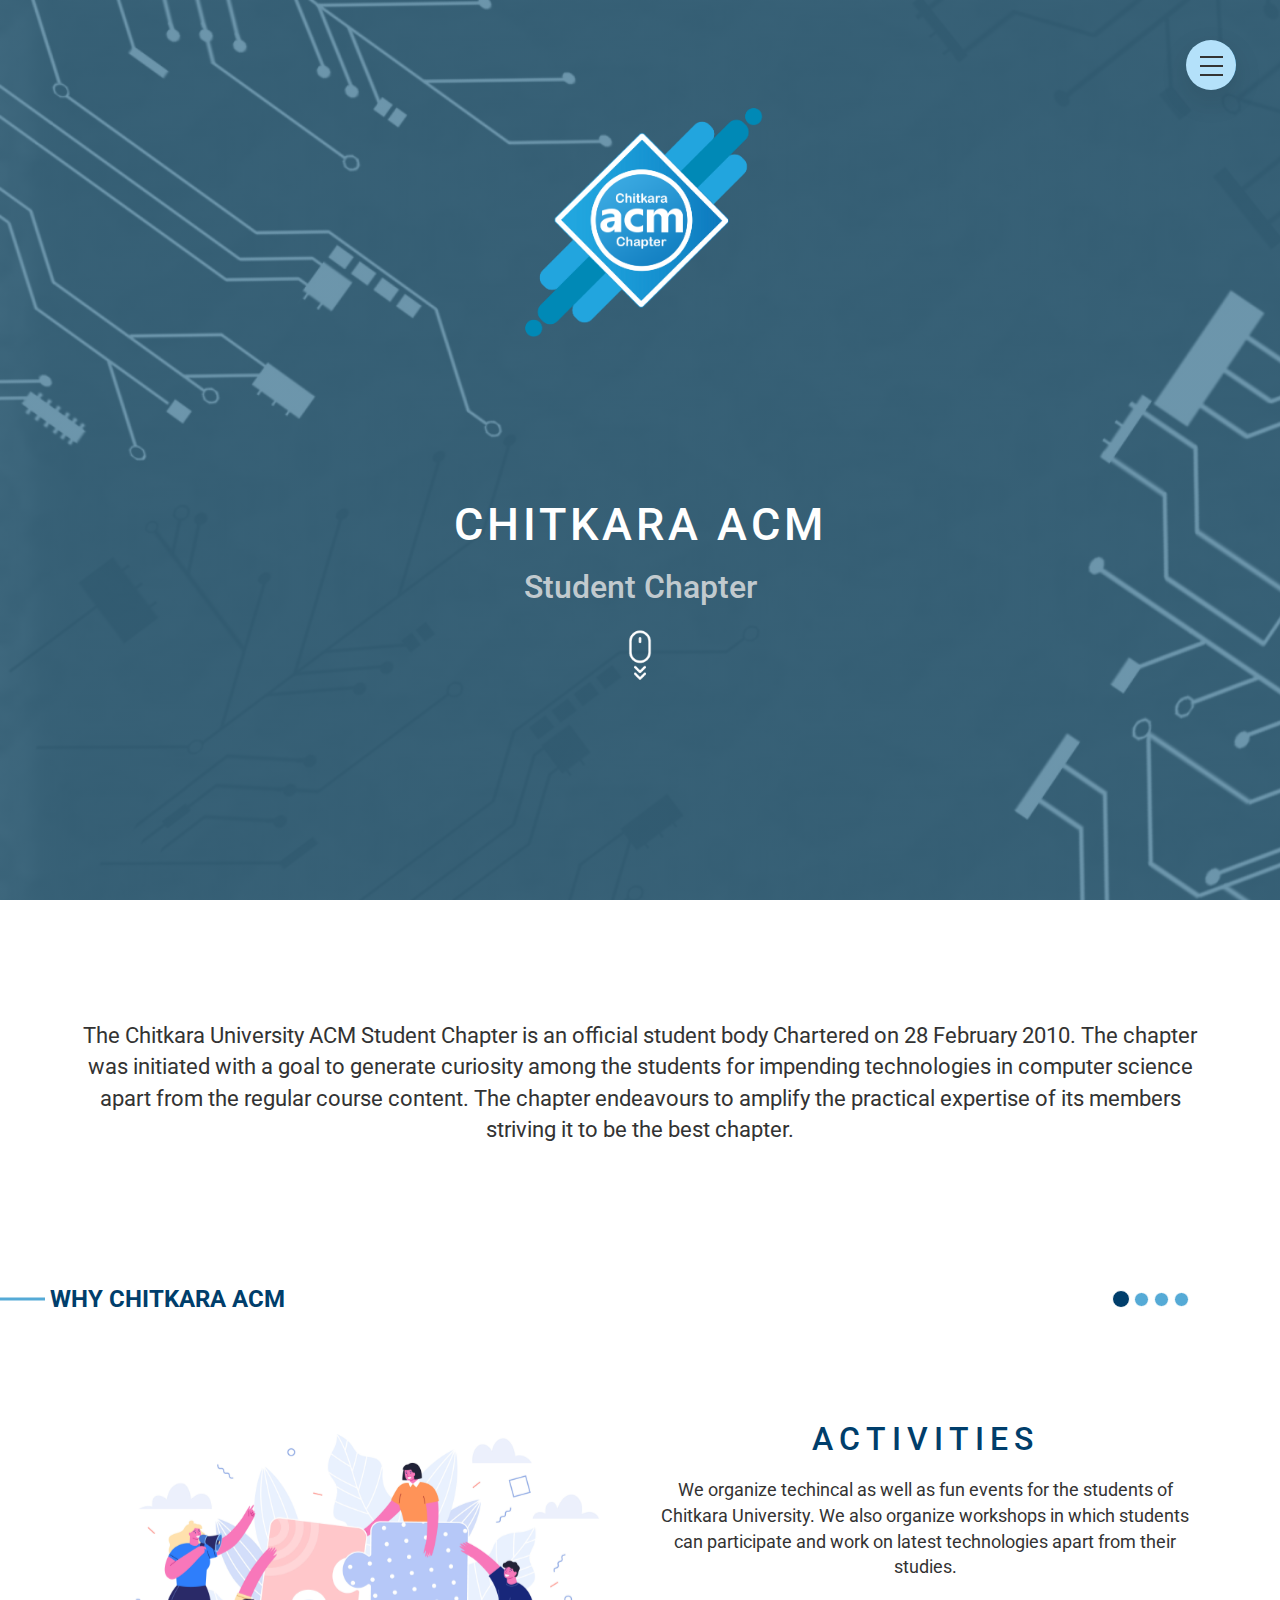
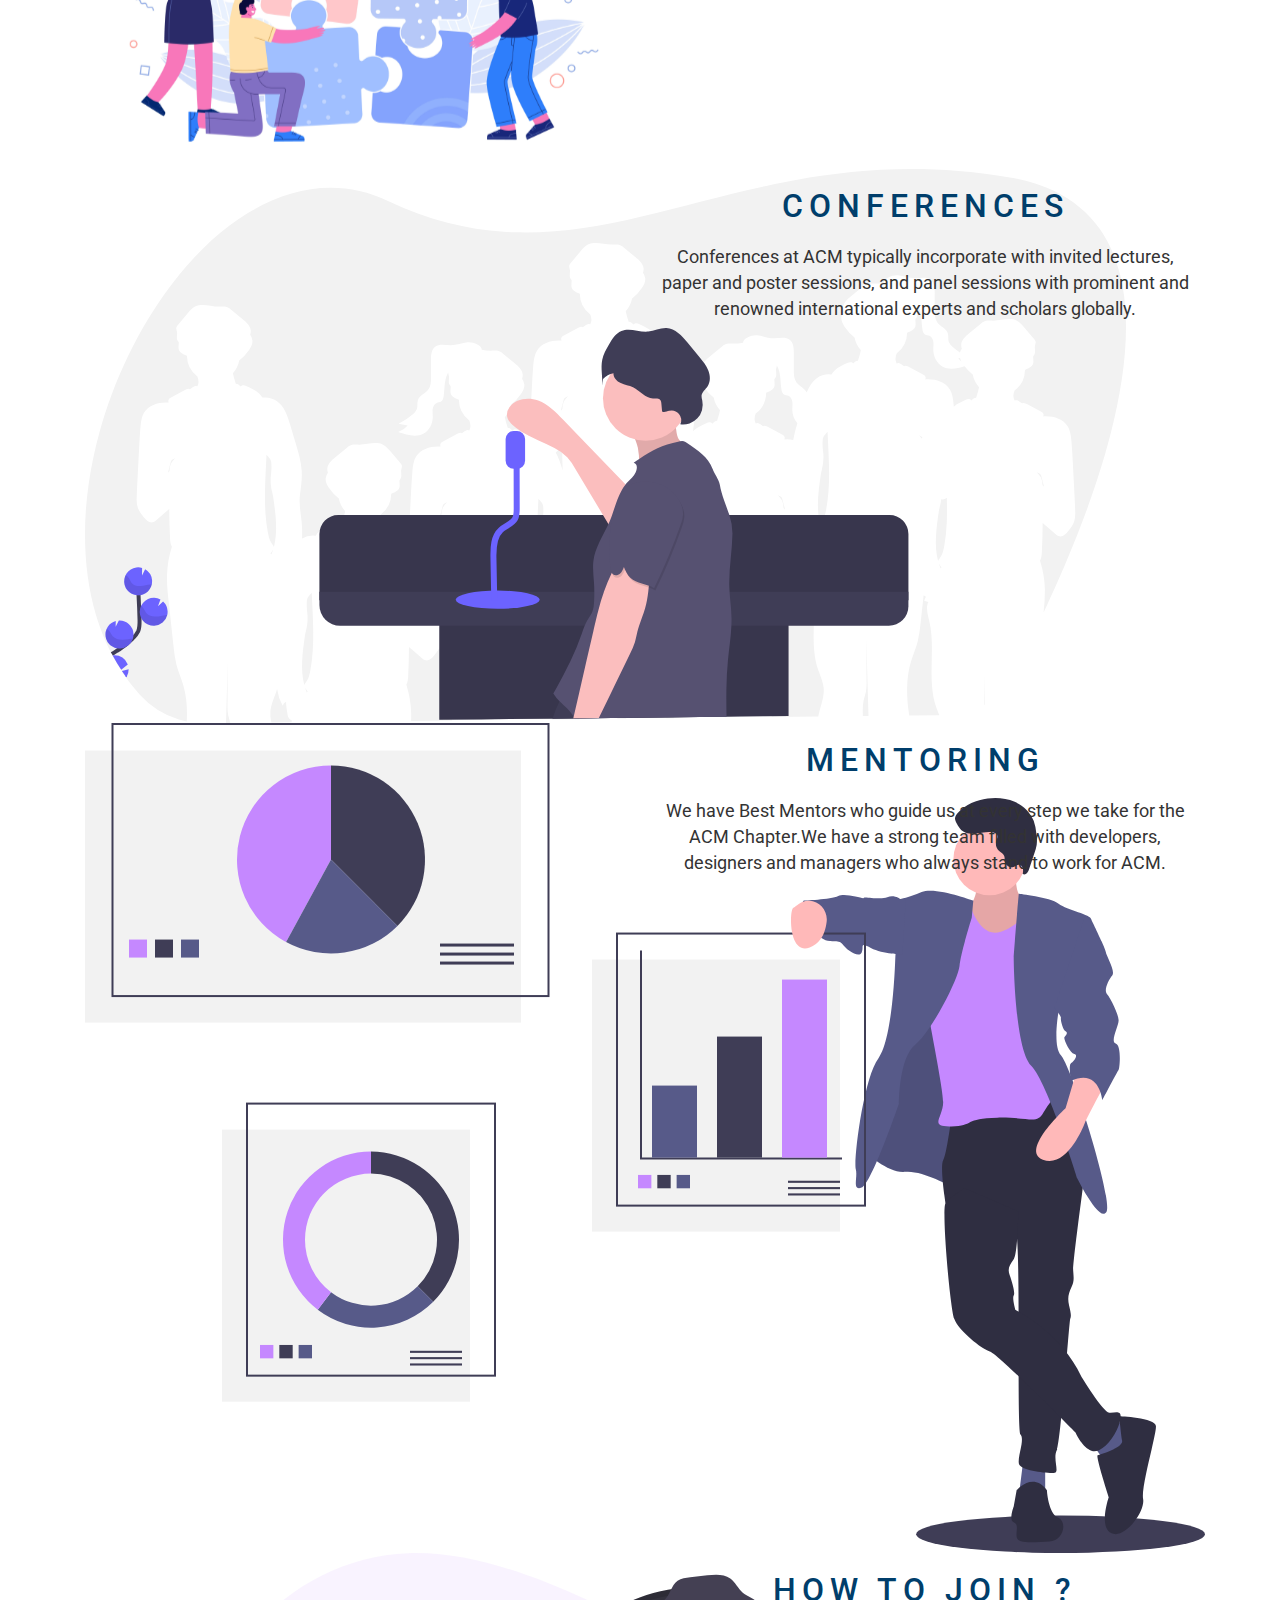
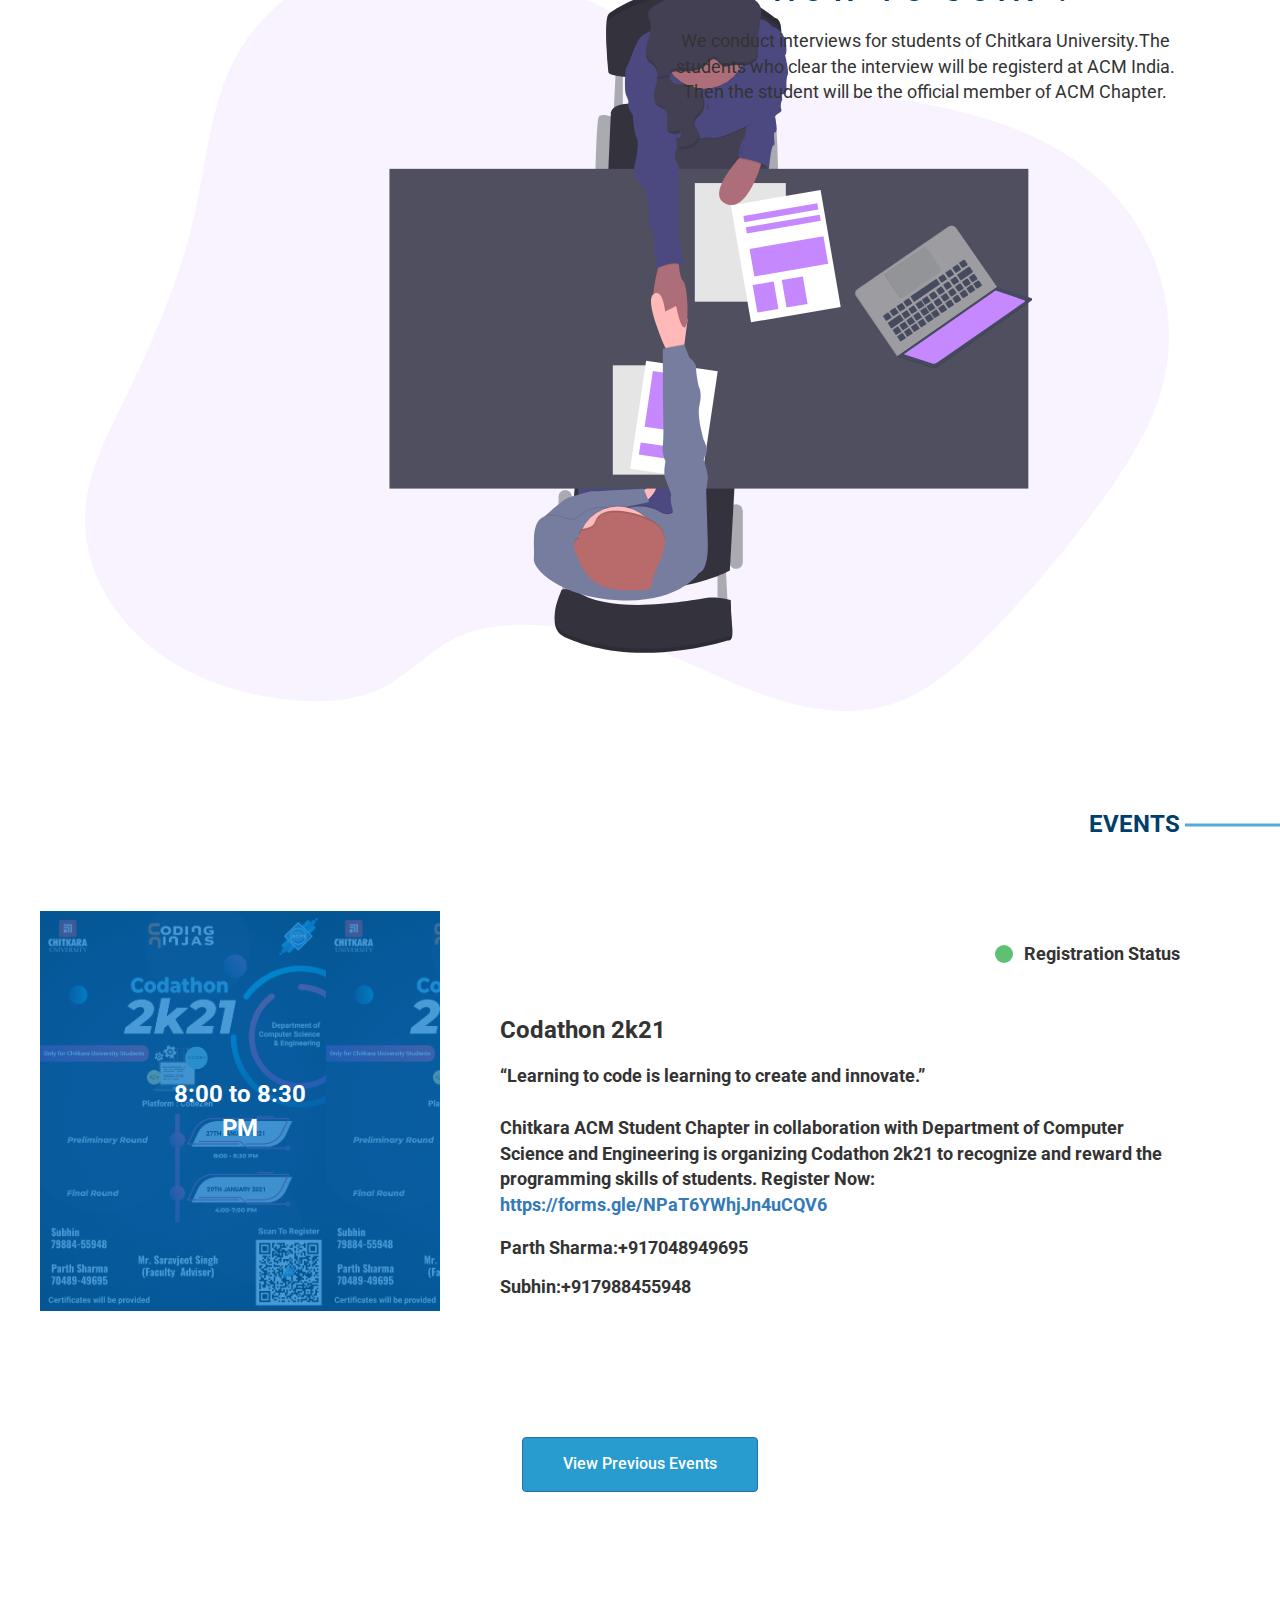
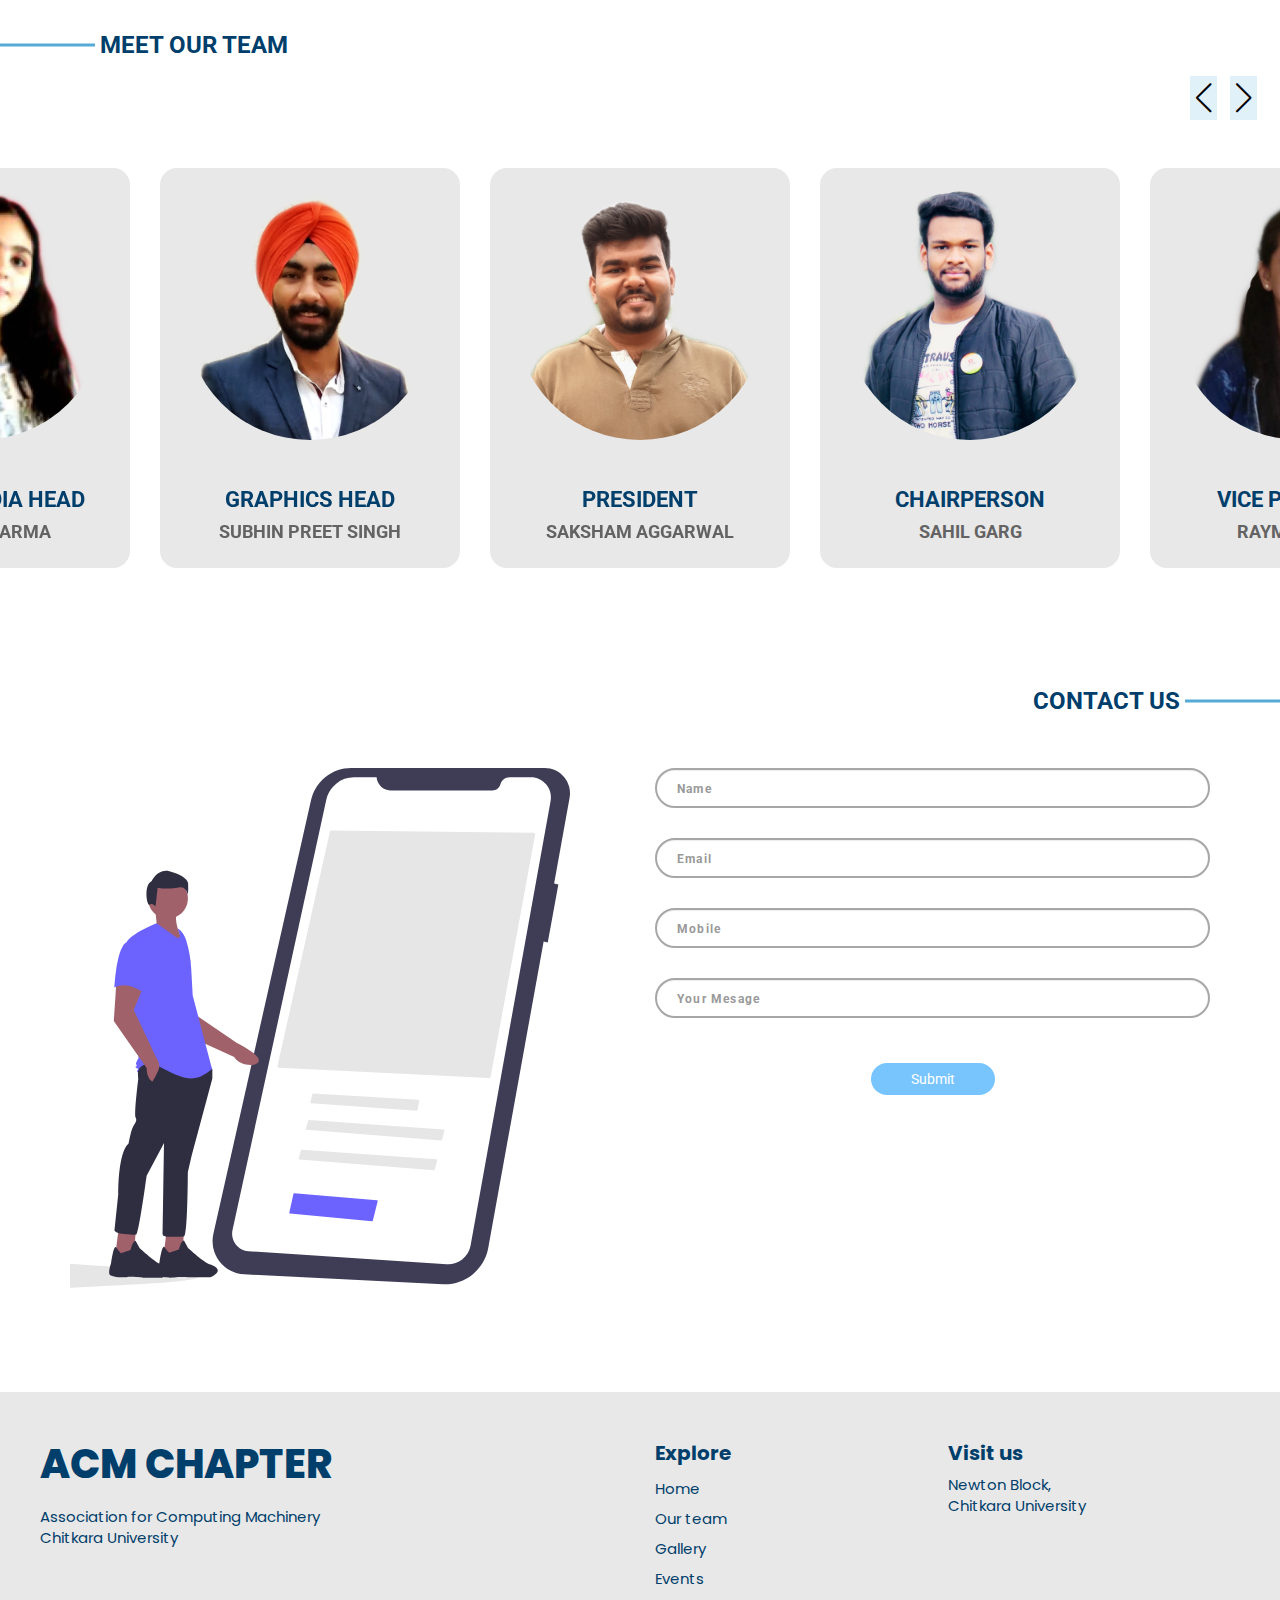
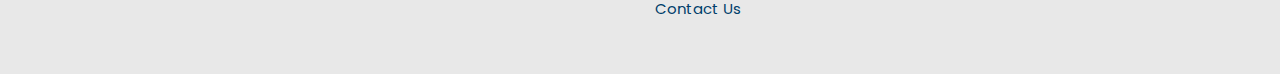
==== commit fe5fbc48: "fonts done" ====
--- a/index.html
+++ b/index.html
@@ -38,11 +38,11 @@
             </nav>
             <section id="hero">
 
-                <img src="./assets/images/acmLogo (1) 1.png" alt="Logo" class="acm-logo">
+                <img loading="lazy" src="./assets/images/acmLogo (1) 1.png" alt="Logo" class="acm-logo">
                 <div class="container hero-header">
                     <h1>Chitkara Acm</h1>
                     <h3>Student Chapter</h3>
-                    <a href="#about"><img src="./assets/images/noun_mouse scroll_496855 1.png" alt="Scroll"></a>
+                    <a href="#about"><img loading="lazy" src="./assets/images/noun_mouse scroll_496855 1.png" alt="Scroll"></a>
 
 
                 </div>
@@ -76,7 +76,7 @@
                 <div class="carousel-inner">
                     <div class="carousel-item active">
                         <div class="row container carousel-slide">
-                            <div class="col-sm-6"><img src="./assets/images/Activities.svg" class="d-block w-100"
+                            <div class="col-sm-6"><img loading="lazy" src="./assets/images/Activities.svg" class="d-block w-100"
                                     alt="...">
                             </div>
                             <div class="col-sm-6 slide-content">
@@ -92,7 +92,7 @@
                     </div>
                     <div class="carousel-item ">
                         <div class="row container carousel-slide">
-                            <div class="col-sm-6"><img src="./assets/images/conference.svg" class="d-block w-100"
+                            <div class="col-sm-6"><img loading="lazy" src="./assets/images/conference.svg" class="d-block w-100"
                                     alt="...">
                             </div>
                             <div class="col-sm-6 slide-content">
@@ -107,7 +107,7 @@
                     </div>
                     <div class="carousel-item ">
                         <div class="row container carousel-slide">
-                            <div class="col-sm-6"><img src="./assets/images/mentoring.svg" class="d-block w-100"
+                            <div class="col-sm-6"><img loading="lazy" src="./assets/images/mentoring.svg" class="d-block w-100"
                                     alt="...">
                             </div>
                             <div class="col-sm-6 slide-content">
@@ -122,7 +122,7 @@
                     </div>
                     <div class="carousel-item ">
                         <div class="row container carousel-slide">
-                            <div class="col-sm-6"><img src="./assets/images/join.svg" class="d-block w-100" alt="...">
+                            <div class="col-sm-6"><img loading="lazy" src="./assets/images/join.svg" class="d-block w-100" alt="...">
                             </div>
                             <div class="col-sm-6 slide-content">
                                 <h2>HOW TO JOIN ?</h2>
@@ -218,52 +218,52 @@
             <h2 class="team-heading">Meet our team<span class="why-acm-heading-line"></span></h2>
             <div class="swiper-container">
                 <div class="swiper-wrapper">
-                    <div class="swiper-slide"><img src="./assets/images/saksham-4.png" alt="">
+                    <div class="swiper-slide"><img loading="lazy" src="./assets/images/saksham-4.png" alt="">
                         <span class="des">PRESIDENT<br><span class="name">SAKSHAM AGGARWAL</span></span>
                     </div>
-                    <div class="swiper-slide"><img src="./assets/images/sahil.png" alt="">
+                    <div class="swiper-slide"><img loading="lazy" src="./assets/images/sahil.png" alt="">
                         <span class="des">CHAIRPERSON<br><span class="name">SAHIL GARG</span></span>
                     </div>
-                    <div class="swiper-slide"><img src="./assets/images/rayman.png" alt="">
+                    <div class="swiper-slide"><img loading="lazy" src="./assets/images/rayman.png" alt="">
                         <span class="des">VICE PRESIDENT<br><span class="name">RAYMAN KAUR</span></span>
                     </div>
-                    <div class="swiper-slide"><img src="./assets/images/samridhi.png" alt="">
+                    <div class="swiper-slide"><img loading="lazy" src="./assets/images/samridhi.png" alt="">
                         <span class="des">ON-CHAIR<br><span class="name">SAMRIDHI</span></span>
                     </div>
-                    <div class="swiper-slide"><img src="./assets/images/yash.png" alt="">
+                    <div class="swiper-slide"><img loading="lazy" src="./assets/images/yash.png" alt="">
                         <span class="des">JOINT SECRETARY<br><span class="name">YASH MUNJAL</span></span>
                     </div>
-                    <div class="swiper-slide"><img src="./assets/images/vaibhav.png" alt="">
+                    <div class="swiper-slide"><img loading="lazy" src="./assets/images/vaibhav.png" alt="">
                         <span class="des">GENERAL SECRETARY<br><span class="name">VAIBHAV CHOTANI</span></span>
                     </div>
-                    <div class="swiper-slide"><img src="./assets/images/Ellipse 7.png" alt="">
+                    <div class="swiper-slide"><img loading="lazy" src="./assets/images/Ellipse 7.png" alt="">
                         <span class="des">WEB MASTER<br><span class="name">ANMOL BANSAL</span></span>
                     </div>
-                    <div class="swiper-slide"><img src="./assets/images/mohit.png" alt="">
+                    <div class="swiper-slide"><img loading="lazy" src="./assets/images/mohit.png" alt="">
                         <span class="des">ANDROID HEAD<br><span class="name">MOHIT CHACHRA</span></span>
                     </div>
-                    <div class="swiper-slide"><img src="./assets/images/kaushiki.png" alt="">
+                    <div class="swiper-slide"><img loading="lazy" src="./assets/images/kaushiki.png" alt="">
                         <span class="des">TREASURER<br><span class="name">KAUSHIKI SHARMA</span></span>
                     </div>
-                    <div class="swiper-slide"><img src="./assets/images/dhruv.png" alt="">
+                    <div class="swiper-slide"><img loading="lazy" src="./assets/images/dhruv.png" alt="">
                         <span class="des">EXECUTIVE HEAD<br><span class="name">DHRUV GARG</span></span>
                     </div>
-                    <div class="swiper-slide"><img src="./assets/images/ishika.png" alt="">
+                    <div class="swiper-slide"><img loading="lazy" src="./assets/images/ishika.png" alt="">
                         <span class="des">EXECUTIVE HEAD<br><span class="name">ISHIKA GARG</span></span>
                     </div>
-                    <div class="swiper-slide"><img src="./assets/images/komal.png" alt="">
+                    <div class="swiper-slide"><img loading="lazy" src="./assets/images/komal.png" alt="">
                         <span class="des">PROMOTION HEAD<br><span class="name">KOMAL CHAWLA</span></span>
                     </div>
-                    <div class="swiper-slide"><img src="./assets/images/parth.png" alt="">
+                    <div class="swiper-slide"><img loading="lazy" src="./assets/images/parth.png" alt="">
                         <span class="des">MEDIA HEAD<br><span class="name">PARTH SHARMA</span></span>
                     </div>
-                    <div class="swiper-slide"><img src="./assets/images/prableen.png" alt="">
+                    <div class="swiper-slide"><img loading="lazy" src="./assets/images/prableen.png" alt="">
                         <span class="des">EDITORIAL HEAD<br><span class="name">PRABLEEN KAUR</span></span>
                     </div>
-                    <div class="swiper-slide"><img src="./assets/images/anjali.png" alt="">
+                    <div class="swiper-slide"><img loading="lazy" src="./assets/images/anjali.png" alt="">
                         <span class="des">SOCIAL MEDIA HEAD<br><span class="name">ANJALI SHARMA</span></span>
                     </div>
-                    <div class="swiper-slide"><img src="./assets/images/subhin.png" alt="">
+                    <div class="swiper-slide"><img loading="lazy" src="./assets/images/subhin.png" alt="">
                         <span class="des">GRAPHICS HEAD<br><span class="name">SUBHIN PREET SINGH</span></span>
                     </div>
                 </div>
@@ -282,7 +282,7 @@
             <h2 class="contact-heading">Contact us<span class="contact-heading-line"></span></h2>
             <div class="contact-container container row">
                 <div class="container col-md-6 contact-image">
-                    <img src="./assets/images/undraw_my_app_grf2 1.svg" alt="contact-us">
+                    <img loading="lazy" src="./assets/images/undraw_my_app_grf2 1.svg" alt="contact-us">
                 </div>
                 <div class="container col-md-6 contact-form">
                     <form>
